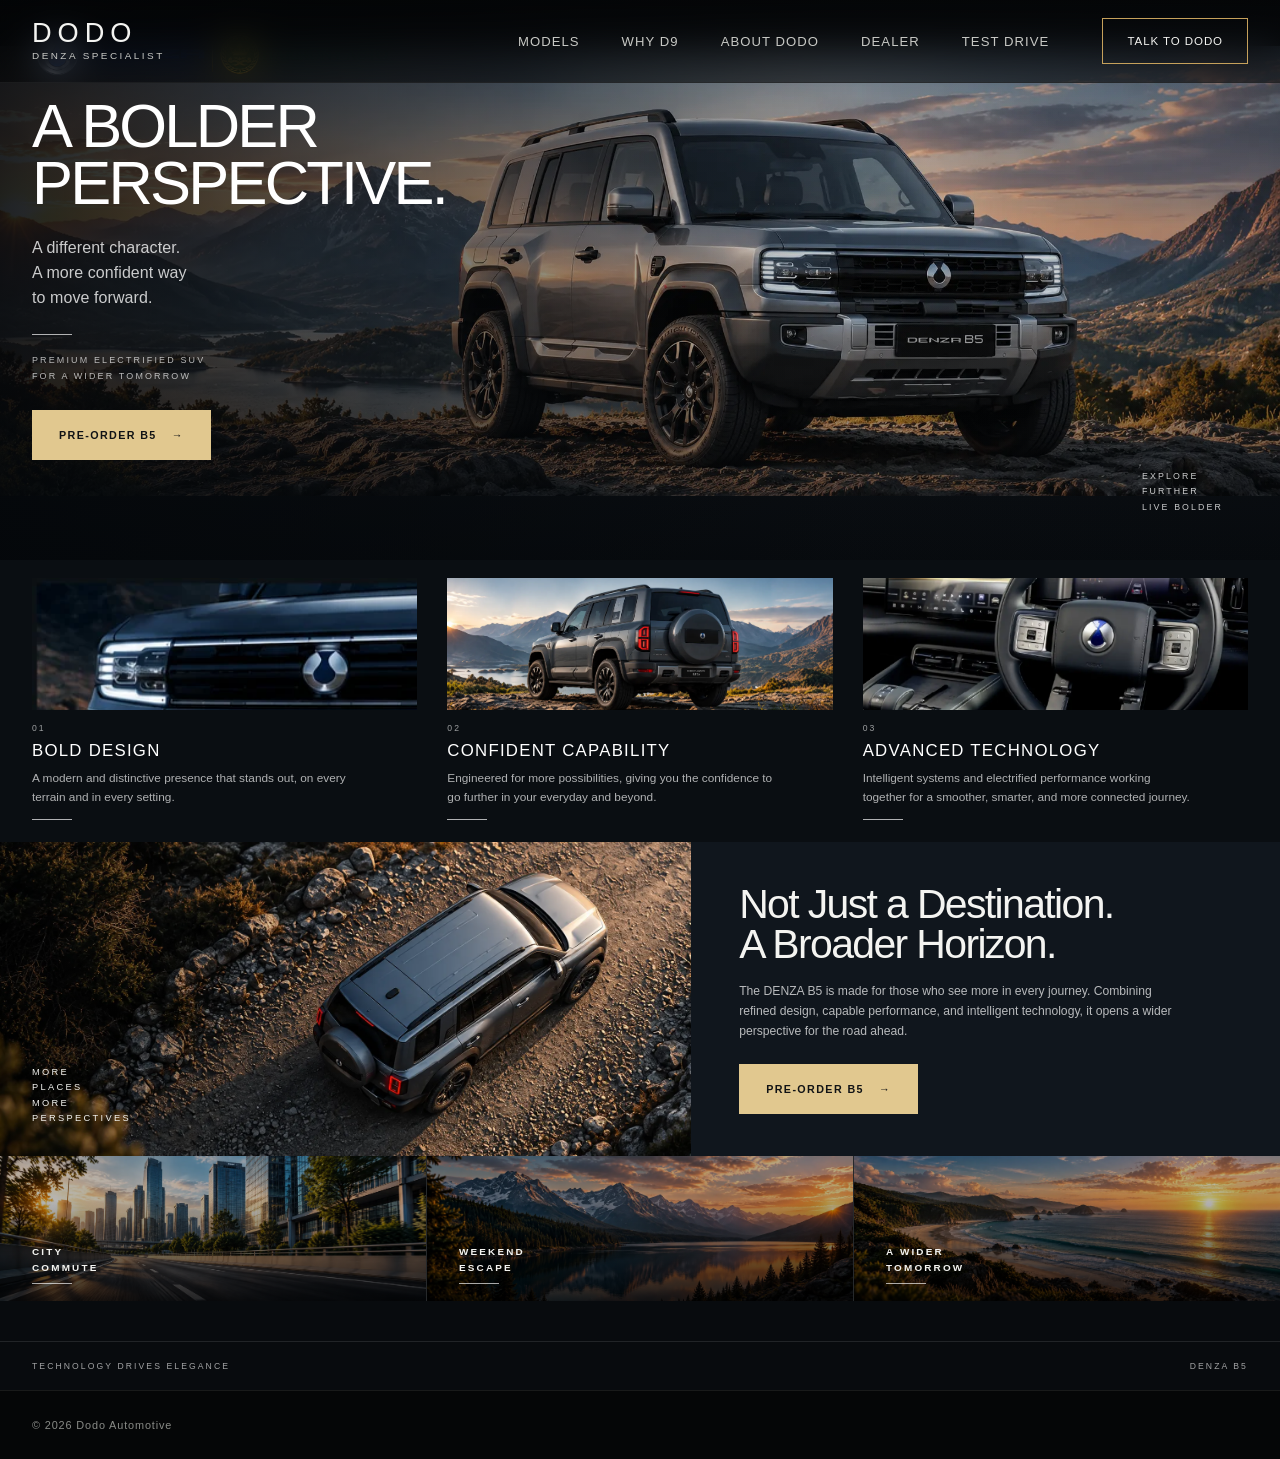
==== b5.html @ 45344311 "Refine all page v.1" ====
<!doctype html>
<html lang="en">
<head>
        <meta charset="UTF-8" />
        <meta name="viewport" content="width=1200" scale="0.8" />
        <title>Dodo — DENZA Specialist</title>
        <meta
            name="description"
            content="Discover the DENZA D9 with Dodo, your DENZA specialist at Harmony Auto Kelapa Gading."
        />
        <link rel="stylesheet" href="css/style.css" />
    </head>
<body>
<header class="site-header">
            <div class="container nav-wrapper">
                <a href="index.html" class="brand">
                    <span class="brand-name">DODO</span>
                    <span class="brand-role">DENZA SPECIALIST</span>
                </a>

                <nav class="main-nav" id="main-nav">
                    <a href="index.html#models">Models</a>
                    <a href="d9.html">Why D9</a>
                    <a href="index.html#about-dodo">About Dodo</a>
                    <a href="index.html#dealer">Dealer</a>
                    <a href="index.html#test-drive">Test Drive</a>
                    <a href="#test-drive" class="mobile-nav-cta">Book Test Drive</a>
                </nav>

                <a
                    href="https://wa.me/6288294745477?text=Hi%20Dodo%2C%20I%27d%20like%20to%20learn%20more%20about%20DENZA."
                    class="nav-cta"
                    target="_blank"
                    rel="noopener noreferrer"
                    aria-label="Chat with Dodo on WhatsApp"
                >
                    <span class="nav-cta-label">Talk to Dodo</span>
                    <svg class="nav-cta-whatsapp" viewBox="0 0 24 24" aria-hidden="true">
                        <path
                            d="M20.52 3.48A11.87 11.87 0 0 0 12.05 0C5.5 0 .17 5.33.17 11.88c0 2.09.55 4.13 1.59 5.92L.08 24l6.35-1.66a11.87 11.87 0 0 0 5.62 1.43h.01c6.55 0 11.88-5.33 11.88-11.88 0-3.17-1.23-6.15-3.42-8.41Zm-8.47 18.25h-.01a9.86 9.86 0 0 1-5.03-1.38l-.36-.21-3.77.99 1.01-3.68-.23-.38a9.86 9.86 0 0 1-1.51-5.2C2.15 6.45 6.58 2.02 12.05 2.02c2.65 0 5.14 1.03 7.01 2.9a9.85 9.85 0 0 1 2.91 7.01c0 5.47-4.43 9.8-9.92 9.8Zm5.42-7.37c-.3-.15-1.77-.87-2.04-.97-.27-.1-.47-.15-.67.15-.2.3-.77.97-.95 1.17-.17.2-.35.22-.65.07-.3-.15-1.27-.47-2.42-1.5-.89-.79-1.49-1.76-1.66-2.06-.17-.3-.02-.46.13-.61.13-.13.3-.35.45-.52.15-.17.2-.3.3-.5.1-.2.05-.37-.02-.52-.07-.15-.67-1.62-.92-2.22-.24-.58-.49-.5-.67-.51h-.57c-.2 0-.52.07-.79.37-.27.3-1.04 1.02-1.04 2.49 0 1.47 1.07 2.89 1.22 3.09.15.2 2.1 3.21 5.08 4.5.71.31 1.27.49 1.7.63.71.23 1.36.2 1.87.12.57-.08 1.77-.72 2.02-1.42.25-.7.25-1.3.17-1.42-.07-.12-.27-.2-.57-.35Z"
                        />
                    </svg>
                </a>

                <button
                    class="nav-toggle"
                    type="button"
                    aria-label="Open navigation"
                    aria-controls="main-nav"
                    aria-expanded="false"
                >
                    <span></span>
                    <span></span>
                </button>
            </div>
        </header>
<main>
<div class="homepage">
<section class="denza-b5-section" id="b5">
                    <div class="section-brand-logo section-brand-logo--rail">
                        <img
                            src="assets/images/denza/denza-harmony-logo.png"
                            alt="DENZA Harmony Auto"
                            loading="lazy"
                        />
                    </div>

                    <div class="denza-b5-hero">
                        <img
                            src="assets/images/denza/b5/b5-hero.webp"
                            alt="DENZA B5 on rugged terrain"
                            loading="lazy"
                        />
                        <div class="denza-b5-hero-overlay"></div>
                        <div class="container denza-b5-hero-inner">
                            <div class="denza-b5-hero-copy">
                                <span class="denza-b5-eyebrow">DENZA B5</span>
                                <h2>A BOLDER<br />PERSPECTIVE.</h2>
                                <p>
                                    A different character.<br />A more confident way<br />to move
                                    forward.
                                </p>
                                <div class="denza-b5-rule"></div>
                                <span class="denza-b5-note"
                                    >PREMIUM ELECTRIFIED SUV<br />FOR A WIDER TOMORROW</span
                                >
                                <div class="denza-b5-actions">
                                    <a
                                        href="https://wa.me/6288294745477?text=Hi%20Dodo%2C%20I%27m%20interested%20in%20the%20DENZA%20B5%20and%20would%20like%20to%20know%20more%20about%20the%20pre-order."
                                        class="denza-b5-button"
                                        target="_blank"
                                        rel="noopener noreferrer"
                                        >PRE-ORDER B5 <span aria-hidden="true">→</span></a
                                    >
                                </div>
                            </div>
                            <span class="denza-b5-hero-side-note"
                                >EXPLORE<br />FURTHER<br />LIVE BOLDER</span
                            >
                        </div>
                    </div>

                    <div class="denza-b5-highlights" id="b5-highlights">
                        <div class="container">
                            <div class="denza-b5-highlight-grid">
                                <article class="denza-b5-highlight">
                                    <figure>
                                        <img
                                            src="assets/images/denza/b5/b5-design.webp"
                                            alt="DENZA B5 front design detail"
                                            loading="lazy"
                                        />
                                    </figure>
                                    <span class="denza-b5-index">01</span>
                                    <h3>BOLD DESIGN</h3>
                                    <p>
                                        A modern and distinctive presence that stands out, on every
                                        terrain and in every setting.
                                    </p>
                                    <div class="denza-b5-small-rule"></div>
                                </article>
                                <article class="denza-b5-highlight">
                                    <figure>
                                        <img
                                            src="assets/images/denza/b5/b5-capability.webp"
                                            alt="DENZA B5 rear three-quarter view"
                                            loading="lazy"
                                        />
                                    </figure>
                                    <span class="denza-b5-index">02</span>
                                    <h3>CONFIDENT CAPABILITY</h3>
                                    <p>
                                        Engineered for more possibilities, giving you the confidence
                                        to go further in your everyday and beyond.
                                    </p>
                                    <div class="denza-b5-small-rule"></div>
                                </article>
                                <article class="denza-b5-highlight">
                                    <figure>
                                        <img
                                            src="assets/images/denza/b5/b5-technology.webp"
                                            alt="DENZA B5 interior technology"
                                            loading="lazy"
                                        />
                                    </figure>
                                    <span class="denza-b5-index">03</span>
                                    <h3>ADVANCED TECHNOLOGY</h3>
                                    <p>
                                        Intelligent systems and electrified performance working
                                        together for a smoother, smarter, and more connected
                                        journey.
                                    </p>
                                    <div class="denza-b5-small-rule"></div>
                                </article>
                            </div>
                        </div>
                    </div>

                    <div class="denza-b5-horizon">
                        <div class="denza-b5-horizon-image">
                            <img
                                src="assets/images/denza/b5/b5-horizon.webp"
                                alt="DENZA B5 viewed from above on rugged terrain"
                                loading="lazy"
                            />
                            <span class="denza-b5-horizon-label"
                                >MORE<br />PLACES<br />MORE<br />PERSPECTIVES</span
                            >
                        </div>
                        <div class="denza-b5-horizon-copy">
                            <span class="denza-b5-eyebrow">DENZA B5</span>
                            <h3>Not Just a Destination.<br />A Broader Horizon.</h3>
                            <p>
                                The DENZA B5 is made for those who see more in every journey.
                                Combining refined design, capable performance, and intelligent
                                technology, it opens a wider perspective for the road ahead.
                            </p>
                            <a
                                href="https://wa.me/6288294745477?text=Hi%20Dodo%2C%20I%27m%20interested%20in%20the%20DENZA%20B5%20and%20would%20like%20to%20know%20more%20about%20the%20pre-order."
                                class="denza-b5-button"
                                target="_blank"
                                rel="noopener noreferrer"
                                >PRE-ORDER B5 <span aria-hidden="true">→</span></a
                            >
                        </div>
                    </div>

                    <div class="denza-b5-destinations">
                        <div class="denza-b5-destination">
                            <img
                                src="assets/images/denza/b5/b5-city.webp"
                                alt="Road through a forest"
                                loading="lazy"
                            /><span>CITY<br />COMMUTE</span><i></i>
                        </div>
                        <div class="denza-b5-destination">
                            <img
                                src="assets/images/denza/b5/b5-weekend.webp"
                                alt="Mountain lake landscape"
                                loading="lazy"
                            /><span>WEEKEND<br />ESCAPE</span><i></i>
                        </div>
                        <div class="denza-b5-destination">
                            <img
                                src="assets/images/denza/b5/b5-tomorrow.webp"
                                alt="Mountain horizon at dusk"
                                loading="lazy"
                            /><span>A WIDER<br />TOMORROW</span><i></i>
                        </div>
                    </div>

                    <div class="model-footer-line" id="b5-interest">
                        <span>Technology drives elegance</span>
                        <span>DENZA B5</span>
                    </div>
                </section>
</div>
</main>
<footer class="site-footer">
            <div class="container">
                <p>© 2026 Dodo Automotive</p>
            </div>
        </footer>
<script src="js/main.js"></script>
</body>
</html>
---- css/style.css ----
/* =========================================================
   DODO AUTOMOTIVE
   Design System v1
========================================================= */

:root {
    /* ---------- Colors ---------- */
    --color-bg: #050607;
    --color-surface: #0d0f11;
    --color-text: #f4f4f1;
    --color-text-soft: #c8c9c5;
    --color-text-muted: #898b87;
    --color-gold: #c6a15b;
    --color-gold-soft: #e1c88f;
    --color-border: rgba(255, 255, 255, 0.14);
    --color-border-soft: rgba(255, 255, 255, 0.08);

    /* ---------- Layout ---------- */
    --container-width: 1440px;
    --page-padding: 32px;

    /* ---------- Typography ---------- */
    --font-sans: Inter, 'Helvetica Neue', Helvetica, Arial, sans-serif;

    /* ---------- Motion ---------- */
    --transition-fast: 180ms ease;
    --transition-base: 300ms ease;
}

/* =========================================================
   RESET
========================================================= */
*,
*::before,
*::after {
    box-sizing: border-box;
}

html {
    scroll-behavior: smooth;
    background: var(--color-bg);
}

body {
    margin: 0;
    background: var(--color-bg);
    color: var(--color-text);
    font-family: var(--font-sans);
    -webkit-font-smoothing: antialiased;
    text-rendering: optimizeLegibility;
    overflow-x: clip;
}

img {
    display: block;
    max-width: 100%;
}

a {
    color: inherit;
    text-decoration: none;
}

button {
    font: inherit;
}

button,
a {
    -webkit-tap-highlight-color: transparent;
}

/* =========================================================
   GLOBAL
========================================================= */
.container {
    width: min(calc(100% - (var(--page-padding) * 2)), var(--container-width));
    margin-inline: auto;
}

/* =========================================================
   HEADER
========================================================= */
.site-header {
    position: fixed;
    inset: 0 0 auto;
    z-index: 1000;
    border-bottom: 1px solid var(--color-border-soft);
    background: linear-gradient(to bottom, rgba(3, 4, 5, 0.82), rgba(3, 4, 5, 0.58));
    backdrop-filter: blur(18px);
    -webkit-backdrop-filter: blur(18px);
}

.nav-wrapper {
    min-height: 82px;
    display: flex;
    align-items: center;
    justify-content: space-between;
    gap: 32px;
}

/* ---------- Brand ---------- */
.brand {
    flex-shrink: 0;
    display: flex;
    flex-direction: column;
    gap: 2px;
}

.brand-name {
    font-size: 1.7rem;
    font-weight: 500;
    letter-spacing: 0.22em;
    line-height: 1;
}

.brand-role {
    color: var(--color-text-soft);
    font-size: 0.62rem;
    font-weight: 500;
    letter-spacing: 0.25em;
    line-height: 1.4;
}

/* ---------- Navigation ---------- */
.main-nav {
    display: flex;
    align-items: center;
    gap: 42px;
    transform: translateX(150px);
}

.main-nav a {
    position: relative;
    color: var(--color-text-soft);
    font-size: 0.82rem;
    font-weight: 500;
    letter-spacing: 0.08em;
    text-transform: uppercase;
    transition: color var(--transition-fast);
}

.main-nav a:hover {
    color: var(--color-text);
}

.main-nav a::after {
    content: '';
    position: absolute;
    left: 0;
    bottom: -9px;
    width: 100%;
    height: 1px;
    background: var(--color-gold);
    transform: scaleX(0);
    transform-origin: right;
    transition: transform var(--transition-base);
}

.main-nav a:hover::after {
    transform: scaleX(1);
    transform-origin: left;
}

/* ---------- Models Dropdown Interaction ---------- */

.nav-models {
    position: relative;
}

.nav-models-menu {
    position: absolute;
    top: calc(100% + 8px);
    left: 50%;
    width: 190px;
    padding: 12px 0;
    background: rgba(8, 9, 10, 0.98);
    border: 1px solid var(--color-border-soft);
    box-shadow: 0 18px 45px rgba(0, 0, 0, 0.28);
    transform: translate(-50%, -8px);
    opacity: 0;
    visibility: hidden;
    pointer-events: none;
    transition:
        opacity var(--transition-fast),
        transform var(--transition-fast),
        visibility var(--transition-fast);
}

/* Transparent hover bridge between Models and dropdown */
.nav-models::after {
    content: '';
    position: absolute;
    top: 100%;
    left: -12px;
    right: -12px;
    height: 8px;
}

.nav-models:hover .nav-models-menu,
.nav-models:focus-within .nav-models-menu,
.nav-models.is-open .nav-models-menu {
    opacity: 1;
    visibility: visible;
    pointer-events: auto;
    transform: translate(-50%, 0);
}

.nav-models-menu a {
    display: block;
    padding: 10px 18px;
    color: var(--color-text-soft);
    font-size: 0.78rem;
    letter-spacing: 0.08em;
    text-transform: uppercase;
    white-space: nowrap;
}

.nav-models-menu a:hover {
    color: var(--color-text);
    background: rgba(255, 255, 255, 0.035);
}

.nav-models-menu a::after {
    display: none;
}

/* =========================================================
   MODELS DROPDOWN
========================================================= */

.nav-models {
    position: relative;
}

.nav-models-toggle {
    display: inline-flex;
    align-items: center;
    gap: 7px;
    position: relative;
    padding: 0;
    border: 0;
    background: transparent;
    color: var(--color-text-soft);
    font: inherit;
    font-size: 0.82rem;
    font-weight: 500;
    letter-spacing: 0.08em;
    text-transform: uppercase;
    cursor: pointer;
    transition: color var(--transition-fast);
}

.nav-models-toggle:hover,
.nav-models.is-open .nav-models-toggle {
    color: var(--color-text);
}

.nav-models-toggle::after {
    content: '';
    position: absolute;
    left: 0;
    bottom: -9px;
    width: calc(100% - 18px);
    height: 1px;
    background: var(--color-gold);
    transform: scaleX(0);
    transform-origin: right;
    transition: transform var(--transition-base);
}

.nav-models-toggle:hover::after,
.nav-models.is-open .nav-models-toggle::after {
    transform: scaleX(1);
    transform-origin: left;
}

.nav-models-chevron {
    font-size: 0.78rem;
    line-height: 1;
    transform: translateY(-1px);
    transition: transform var(--transition-fast);
}

.nav-models.is-open .nav-models-chevron {
    transform: rotate(180deg) translateY(1px);
}

.nav-models-menu {
    position: absolute;
    top: calc(100% + 22px);
    left: 50%;
    width: 190px;
    padding: 12px 0;
    background: rgba(8, 9, 10, 0.98);
    border: 1px solid var(--color-border-soft);
    box-shadow: 0 18px 45px rgba(0, 0, 0, 0.28);
    transform: translate(-50%, -8px);
    opacity: 0;
    visibility: hidden;
    pointer-events: none;
    transition:
        opacity var(--transition-fast),
        transform var(--transition-fast),
        visibility var(--transition-fast);
}

.nav-models:hover .nav-models-menu,
.nav-models:focus-within .nav-models-menu,
.nav-models.is-open .nav-models-menu {
    opacity: 1;
    visibility: visible;
    pointer-events: auto;
    transform: translate(-50%, 0);
}

.nav-models-menu a {
    display: block;
    padding: 13px 20px;
    color: var(--color-text-soft);
    font-size: 0.68rem;
    letter-spacing: 0.12em;
    text-transform: uppercase;
}

.nav-models-menu a::after {
    display: none;
}

.nav-models-menu a:hover {
    color: var(--color-text);
    background: rgba(255, 255, 255, 0.04);
}

/* ---------- Header CTA ---------- */
.nav-cta {
    display: inline-flex;
    align-items: center;
    justify-content: center;
    min-height: 46px;
    padding-inline: 24px;
    border: 1px solid var(--color-gold);
    color: var(--color-text);
    font-size: 0.72rem;
    font-weight: 500;
    letter-spacing: 0.08em;
    text-transform: uppercase;
    transition:
        background var(--transition-fast),
        color var(--transition-fast);
}

.nav-cta:hover {
    background: var(--color-gold);
    color: #080808;
}

.nav-toggle,
.mobile-nav-cta {
    display: none;
}

.nav-cta-whatsapp {
    display: none;
}

/* =========================================================
   PAGE 1 — HOMEPAGE HERO
========================================================= */
.hero {
    position: relative;
    overflow: hidden;
    background: #050607;
    color: var(--color-text);
}

.hero-stage {
    position: relative;
    min-height: min(780px, calc(100svh - 82px));
    overflow: hidden;
    background: #050607;
}

/* =========================================================
   HOMEPAGE HERO — DESKTOP
   Scoped to Homepage only.
========================================================= */

@media (min-width: 901px) {
    .homepage .hero-stage {
        min-height: 590px;
        height: 590px;
    }

    .homepage .hero-content {
        min-height: 590px;
        height: 590px;
        padding-top: 56px;
        padding-bottom: 24px;
        align-items: flex-end;
        box-sizing: border-box;
    }

    .homepage .hero-copy {
        position: relative;
        width: min(600px, 55%);
    }

    .homepage .hero-brand {
        position: absolute;
        top: -115px;
        left: 0;
        width: min(300px, 64%);
        margin: 0;
        transform: none;
    }

    .homepage .hero-eyebrow {
        margin-bottom: 12px;
        font-size: 0.64rem;
    }

    .homepage .hero h1 {
        max-width: 580px;
        font-size: clamp(3rem, 4.4vw, 5rem);
        line-height: 0.9;
    }

    .homepage .hero-description {
        max-width: 470px;
        margin-top: 12px;
        font-size: 0.88rem;
        line-height: 1.55;
    }

    .homepage .hero-actions {
        margin-top: 24px;
    }

    .homepage .hero-microcopy {
        margin-top: 12px;
    }

    .homepage .hero-eyebrow,
    .homepage .hero h1,
    .homepage .hero-description {
        transition:
            opacity 400ms ease,
            visibility 400ms ease;
    }

    .homepage.is-hero-video-playing .hero-eyebrow,
    .homepage.is-hero-video-playing .hero h1,
    .homepage.is-hero-video-playing .hero-description {
        opacity: 0;
        visibility: visible;
        pointer-events: none;
    }
}

/* =========================================================
   HOMEPAGE HERO MEDIA
========================================================= */

.homepage .hero-slides,
.homepage .hero-slide,
.homepage .hero-slide-image,
.homepage .hero-slide-video,
.homepage .hero-overlay {
    position: absolute;
    inset: 0;
}

.hero-slides {
    z-index: 0;
}

.hero-slide {
    opacity: 0;
    visibility: hidden;
    transition:
        opacity 600ms ease,
        visibility 600ms ease;
}

.hero-slide.is-active {
    opacity: 1;
    visibility: visible;
}

.hero-slide-image,
.hero-slide-video {
    width: 100%;
    height: 100%;
    object-fit: cover;
    object-position: center center;
    filter: brightness(0.98) contrast(1.04);
}

.hero-slide-image {
    opacity: 1;
    transition: opacity 500ms ease;
}

.hero-slide-video {
    opacity: 0;
    pointer-events: none;
    transition: opacity 500ms ease;
}

.hero-slide.is-video-playing .hero-slide-image {
    opacity: 0;
}

.hero-slide.is-video-playing .hero-slide-video {
    opacity: 1;
}

.hero-slides {
    z-index: 0;
}

.hero-slide {
    opacity: 0;
    visibility: hidden;
    transition:
        opacity 600ms ease,
        visibility 600ms ease;
}

.hero-slide.is-active {
    opacity: 1;
    visibility: visible;
}

.hero-slide-image {
    width: 100%;
    height: 100%;
    object-fit: cover;
    object-position: center center;
    filter: brightness(0.98) contrast(1.04);
}

/* =====================================================
   HOMEPAGE HERO — DESKTOP FRAMING
===================================================== */

@media (min-width: 901px) {
    .homepage .hero-slide[data-model='d9'] .hero-slide-image {
        transform: scale(1);
        transform-origin: right center;
    }
}

@media (min-width: 901px) {
    .homepage .hero-slide[data-model='b5'] .hero-slide-image {
        transform: scale(1);
        transform-origin: center center;
    }
}

.homepage .hero-slide[data-model='z9'] .hero-slide-image {
    object-fit: cover;
    object-position: center center;
    transform: none;
    transform-origin: center center;
}

/* =====================================================
   HOMEPAGE HERO — DESKTOP MODEL FRAMING
   Each hero image can be tuned independently.
   Scoped to Homepage only.
===================================================== */

@media (min-width: 901px) {
    .homepage .hero-slide[data-model='d9'] .hero-slide-image {
        object-position: center center;
    }

    .homepage .hero-slide[data-model='b5'] .hero-slide-image {
        object-position: center center;
    }

    .homepage .hero-slide[data-model='z9'] .hero-slide-image {
        object-position: center center;
    }

    .homepage .hero-slide[data-model='d9'] .hero-slide-video {
        object-position: center center;
    }

    .homepage .hero-slide[data-model='b5'] .hero-slide-video {
        object-position: center center;
    }

    .homepage .hero-slide[data-model='z9'] .hero-slide-video {
        object-position: center center;
    }
}

.hero-overlay {
    z-index: 1;
    background: none;
    pointer-events: none;
}

.homepage .hero-copy {
    position: relative;
    z-index: 3;
}

.homepage .hero-copy::before {
    content: '';
    position: absolute;
    inset: -80px -80px -80px -140px;
    background: radial-gradient(
        ellipse at left center,
        rgba(3, 4, 5, 0.72) 0%,
        rgba(3, 4, 5, 0.42) 34%,
        rgba(3, 4, 5, 0) 68%
    );
    z-index: -1;
    pointer-events: none;
}

.hero-content {
    position: relative;
    z-index: 2;
    min-height: min(780px, calc(100svh - 82px));
    display: flex;
    align-items: flex-end;
    justify-content: space-between;
    gap: 48px;
    padding-top: 130px;
    padding-bottom: 64px;
}

@media (min-width: 901px) {
    .homepage .hero-stage {
        min-height: 590px;
        height: 590px;
    }

    .homepage .hero-content {
        min-height: 590px;
        height: 590px;
        box-sizing: border-box;
    }
}

.hero-copy {
    width: min(640px, 55%);
}

.hero-brand {
    width: min(420px, 72%);
    margin-bottom: 34px;
}

.hero-brand img {
    display: block;
    width: 100%;
    height: auto;
}

.hero-eyebrow {
    display: inline-flex;
    align-items: center;
    gap: 12px;
    margin-bottom: 18px;
    color: var(--color-gold-soft);
    font-size: 0.72rem;
    font-weight: 500;
    letter-spacing: 0.24em;
    text-transform: uppercase;
}

.hero-eyebrow::before {
    content: '';
    width: 28px;
    height: 1px;
    background: var(--color-gold);
}

.hero h1 {
    max-width: 700px;
    margin: 0;
    font-family: 'Times New Roman', Georgia, serif;
    font-size: clamp(4.2rem, 6.6vw, 7.4rem);
    font-weight: 400;
    line-height: 0.88;
    letter-spacing: -0.045em;
}

.hero-description {
    max-width: 510px;
    margin: 18px 0 0;
    color: rgba(255, 255, 255, 0.76);
    font-size: 0.98rem;
    line-height: 1.7;
}

.hero-actions {
    display: flex;
    flex-wrap: wrap;
    gap: 12px;
    margin-top: 28px;
}

.hero-actions .button {
    min-height: 56px;
}

.hero-talk-button {
    gap: 12px;
    min-width: 220px;
}

.hero-whatsapp-icon {
    width: 20px;
    height: 20px;
    fill: currentColor;
    flex: 0 0 20px;
}

.hero-explore-button {
    min-width: 225px;
}

.hero-microcopy {
    margin: 16px 0 0;
    color: rgba(255, 255, 255, 0.62);
    font-size: 0.61rem;
    font-weight: 500;
    letter-spacing: 0.19em;
    text-transform: uppercase;
}

.hero-microcopy span {
    margin-inline: 7px;
    color: rgba(255, 255, 255, 0.34);
}

.homepage .hero-model-control {
    position: absolute;
    top: 150px;
    right: 0;
    width: 190px;
    margin: 0;
}

.hero-model-meta {
    display: flex;
    align-items: baseline;
    gap: 5px;
    color: rgba(255, 255, 255, 0.72);
    font-size: 0.72rem;
    letter-spacing: 0.12em;
}

.hero-model-number {
    color: var(--color-text);
    font-size: 1.05rem;
}

.hero-model-name {
    display: block;
    margin-top: 8px;
    font-family: 'Times New Roman', Georgia, serif;
    font-size: 1.45rem;
    font-weight: 400;
}

.hero-model-positioning {
    display: block;
    margin-top: 5px;
    color: rgba(255, 255, 255, 0.72);
    font-size: 0.78rem;
}

.hero-arrow-controls {
    display: flex;
    gap: 14px;
    margin-top: 22px;
}

.hero-arrow,
.hero-dot {
    appearance: none;
    border: 0;
    cursor: pointer;
}

.hero-arrow {
    width: 50px;
    height: 50px;
    display: grid;
    place-items: center;
    border: 1px solid rgba(255, 255, 255, 0.32);
    border-radius: 50%;
    background: rgba(3, 4, 5, 0.24);
    color: var(--color-text);
    font-size: 1.25rem;
    backdrop-filter: blur(6px);
    transition:
        background var(--transition-fast),
        border-color var(--transition-fast),
        transform var(--transition-fast);
}

.hero-arrow:hover {
    border-color: var(--color-gold);
    background: rgba(198, 161, 91, 0.14);
    transform: translateY(-2px);
}

.hero-pagination {
    display: flex;
    align-items: center;
    gap: 10px;
    margin-top: 28px;
}

.hero-dot {
    width: 7px;
    height: 7px;
    padding: 0;
    border-radius: 50%;
    background: rgba(255, 255, 255, 0.32);
}

.hero-dot.is-active {
    background: var(--color-gold);
    transform: scale(1.35);
}

.hero-feature-strip {
    position: relative;
    z-index: 3;
    display: grid;
    grid-template-columns: repeat(4, minmax(0, 1fr));
    border-top: 1px solid rgba(255, 255, 255, 0.12);
    border-bottom: 1px solid rgba(255, 255, 255, 0.1);
    background: rgba(5, 6, 7, 0.92);
}

.hero-feature {
    min-height: 112px;
    display: flex;
    align-items: center;
    gap: 22px;
    padding: 22px 32px;
    color: var(--color-text);
}

.hero-feature + .hero-feature {
    border-left: 1px solid rgba(255, 255, 255, 0.14);
}

.hero-feature-icon {
    width: 32px;
    flex: 0 0 32px;
    color: var(--color-gold-soft);
    font-size: 2rem;
    line-height: 1;
    text-align: center;
}

.hero-feature-copy {
    min-width: 0;
}

.hero-feature-copy strong,
.hero-feature-copy small {
    display: block;
}

.hero-feature-copy strong {
    font-family: 'Times New Roman', Georgia, serif;
    font-size: 1.02rem;
    font-weight: 400;
    line-height: 1.2;
}

.hero-feature-copy small {
    margin-top: 8px;
    color: rgba(255, 255, 255, 0.55);
    font-size: 0.58rem;
    letter-spacing: 0.16em;
    line-height: 1.5;
}

.hero-model-selector {
    display: grid;
    grid-template-columns: repeat(3, minmax(0, 1fr));
    gap: 18px;
    padding-top: 20px;
    padding-bottom: 20px;
}

.hero-model-card {
    position: relative;
    min-height: 158px;
    overflow: hidden;
    padding: 0;
    border: 1px solid rgba(255, 255, 255, 0.16);
    background: #090b0d;
    color: var(--color-text);
    text-align: left;
    cursor: pointer;
}

.hero-model-card::after {
    content: '';
    position: absolute;
    inset: 0;
    background: linear-gradient(
        90deg,
        rgba(3, 4, 5, 0.84) 0%,
        rgba(3, 4, 5, 0.28) 62%,
        rgba(3, 4, 5, 0.04) 100%
    );
    pointer-events: none;
}

.hero-model-card img {
    position: absolute;
    inset: 0;
    width: 100%;
    height: 100%;
    object-fit: cover;
    transition: transform 500ms ease;
}

.homepage .hero-model-card--d9 img {
    object-fit: cover;
    object-position: center center;
}

.homepage .hero-model-card--b5 img {
    object-fit: cover;
    object-position: center center;
}

.homepage .hero-model-card--z9 img {
    object-fit: cover;
    object-position: center center;
}

.hero-model-card:hover img,
.hero-model-card.is-active img {
    transform: scale(1.035);
}

.hero-model-card.is-active {
    border-color: var(--color-gold);
}

.hero-model-card-copy {
    position: absolute;
    left: 24px;
    bottom: 24px;
    z-index: 2;
}

.hero-model-card-copy strong,
.hero-model-card-copy small {
    display: block;
}

.hero-model-card-copy strong {
    font-family: 'Times New Roman', Georgia, serif;
    font-size: 1.22rem;
    font-weight: 400;
}

.hero-model-card-copy small {
    margin-top: 5px;
    color: rgba(255, 255, 255, 0.72);
    font-size: 0.62rem;
    letter-spacing: 0.1em;
    text-transform: uppercase;
}

.hero-model-card-arrow {
    position: absolute;
    right: 20px;
    bottom: 20px;
    z-index: 2;
    width: 34px;
    height: 34px;
    display: grid;
    place-items: center;
    border: 1px solid rgba(255, 255, 255, 0.36);
    border-radius: 50%;
}

.hero-scroll-indicator {
    position: relative;
    top: auto;
    margin: 4px auto 28px;
}

@media (max-width: 1100px) {
    .hero-content {
        gap: 24px;
    }

    .hero-copy {
        width: min(620px, 64%);
    }

    .homepage .hero-model-control {
        width: 170px;
    }

    .hero-feature {
        padding-inline: 22px;
        gap: 14px;
    }
}

@media (max-width: 900px) {
    .nav-models {
        width: 100%;
    }

    .nav-models-toggle {
        width: 100%;
        justify-content: space-between;
        padding-block: 14px;
        font-size: 0.95rem;
    }

    .nav-models-toggle::after {
        display: none;
    }

    .nav-models-menu {
        position: static;
        width: 100%;
        padding: 0;
        background: transparent;
        border: 0;
        box-shadow: none;
        transform: none;
        opacity: 0;
        visibility: hidden;
        max-height: 0;
        overflow: hidden;
        pointer-events: none;
        transition:
            opacity var(--transition-fast),
            max-height var(--transition-base),
            visibility var(--transition-fast);
    }

    .nav-models:hover .nav-models-menu,
    .nav-models:focus-within .nav-models-menu {
        transform: none;
    }

    .nav-models.is-open .nav-models-menu {
        opacity: 1;
        visibility: visible;
        max-height: 220px;
        pointer-events: auto;
    }

    .nav-models-menu a {
        padding: 10px 16px;
        color: var(--color-text-muted);
        font-size: 0.78rem;
        letter-spacing: 0.1em;
    }

    .hero-stage {
        min-height: 760px;
    }

    .hero-content {
        min-height: 760px;
        align-items: flex-end;
        padding-top: 120px;
        padding-bottom: 54px;
    }

    .hero-copy {
        width: min(620px, 72%);
    }

    .homepage .hero-model-control {
        width: 150px;
    }

    .hero-feature-strip {
        grid-template-columns: repeat(2, minmax(0, 1fr));
    }

    .hero-feature:nth-child(3) {
        border-left: 0;
        border-top: 1px solid rgba(255, 255, 255, 0.14);
    }

    .hero-feature:nth-child(4) {
        border-top: 1px solid rgba(255, 255, 255, 0.14);
    }
}

/* =========================================================
   HOMEPAGE HERO — MOBILE
   Preserves the approved mobile composition.
========================================================= */

@media (max-width: 600px) {
    .homepage .hero-stage {
        min-height: 1350px;
        height: 1350px;
    }

    .homepage .hero-content {
        position: relative;
        min-height: 1350px;
        height: 1350px;
        display: block;
        padding: 104px 0 0;
    }

    .homepage .hero-copy {
        position: relative;
        width: 100%;
    }

    .homepage .hero-brand {
        position: relative;
        top: auto;
        left: auto;
        width: min(300px, 82%);
        margin: 0 0 24px;
        transform: none;
    }

    .homepage .hero-eyebrow {
        margin-bottom: 14px;
        font-size: 0.6rem;
        letter-spacing: 0.2em;
    }

    .homepage .hero h1 {
        max-width: 360px;
        font-size: clamp(3.25rem, 14vw, 4.8rem);
        line-height: 0.9;
    }

    .homepage .hero-description {
        max-width: 340px;
        margin-top: 12px;
        font-size: 0.82rem;
        line-height: 1.62;
    }

    .homepage .hero-actions {
        display: grid;
        grid-template-columns: 1fr;
        gap: 8px;
        margin-top: 20px;
    }

    .homepage .hero-actions .button {
        width: min(520px, 72%);
        min-height: 52px;
    }

    .homepage .hero-talk-button,
    .homepage .hero-explore-button {
        min-width: 0;
    }

    .homepage .hero-microcopy {
        margin-top: 11px;
        font-size: 0.52rem;
        letter-spacing: 0.11em;
        white-space: nowrap;
    }

    .homepage .hero-model-control {
        position: absolute;
        top: 430px;
        right: 20px;
        width: 126px;
        margin: 0;
        z-index: 3;
    }

    .homepage .hero-model-name {
        font-size: 1.22rem;
    }

    .homepage .hero-model-positioning {
        font-size: 0.68rem;
        line-height: 1.4;
    }

    .homepage .hero-arrow-controls {
        gap: 8px;
        margin-top: 14px;
    }

    .homepage .hero-arrow {
        width: 42px;
        height: 42px;
    }

    .homepage .hero-slide-image {
        width: 100%;
        height: 125%;
        top: 9%;
        object-position: 58% center;
    }

    .homepage .hero-pagination {
        position: absolute;
        left: 0;
        right: 0;
        bottom: 22px;
        justify-content: center;
        margin-top: 0;
        z-index: 3;
    }

    .homepage .hero-feature-strip {
        display: grid;
        grid-template-columns: repeat(4, minmax(0, 1fr));
    }

    .homepage .hero-feature {
        min-height: 150px;
        display: flex;
        flex-direction: column;
        align-items: center;
        justify-content: center;
        gap: 12px;
        padding: 18px 8px;
        text-align: center;
    }

    .homepage .hero-feature + .hero-feature {
        border-left: 1px solid rgba(255, 255, 255, 0.12);
        border-top: 0;
    }

    .homepage .hero-feature-icon {
        width: 28px;
        flex: 0 0 28px;
        font-size: 1.65rem;
    }

    .homepage .hero-feature-copy strong {
        font-size: 0.95rem;
        line-height: 1.15;
    }

    .homepage .hero-feature-copy small {
        margin-top: 7px;
        font-size: 0.48rem;
        line-height: 1.45;
        letter-spacing: 0.1em;
    }

    .homepage .hero-model-selector {
        grid-template-columns: repeat(3, minmax(0, 1fr));
        gap: 7px;
        padding-top: 14px;
        padding-bottom: 14px;
    }

    .homepage .hero-model-card {
        min-height: 126px;
    }

    .homepage .hero-model-card-copy {
        left: 10px;
        right: 8px;
        bottom: 10px;
    }

    .homepage .hero-model-card-copy strong {
        font-size: 0.88rem;
    }

    .homepage .hero-model-card-copy small {
        max-width: 88px;
        font-size: 0.42rem;
        line-height: 1.4;
        letter-spacing: 0.07em;
    }

    .homepage .hero-model-card-arrow {
        display: none;
    }

    .homepage .hero-scroll-indicator {
        margin: 4px auto 22px;
        font-size: 0.5rem;
    }
}

@media (max-width: 380px) {
    .hero-stage,
    .hero-content {
        min-height: 735px;
    }

    .hero-content {
        padding-inline: 20px;
    }

    .hero-model-control {
        top: 300px;
        right: 20px;
    }

    .hero h1 {
        font-size: clamp(3rem, 13.5vw, 4.1rem);
    }

    .hero-microcopy {
        font-size: 0.47rem;
        letter-spacing: 0.08em;
    }

    .hero-model-card {
        min-height: 118px;
    }
}

/* =========================================================
   BUTTONS
========================================================= */
.button {
    display: inline-flex;
    align-items: center;
    justify-content: center;
    min-height: 54px;
    padding-inline: 24px;
    border: 1px solid var(--color-border);
    font-size: 0.78rem;
    font-weight: 500;
    letter-spacing: 0.08em;
    text-transform: uppercase;
    transition:
        background var(--transition-fast),
        color var(--transition-fast),
        border-color var(--transition-fast),
        transform var(--transition-fast);
}

.button:hover {
    transform: translateY(-2px);
}

.button-primary {
    background: var(--color-gold);
    border-color: var(--color-gold);
    color: #080808;
}

.button-primary:hover {
    background: #d5b36c;
    border-color: #d5b36c;
}

.button-secondary {
    gap: 12px;
    background: rgba(8, 9, 10, 0.12);
    border-color: rgba(255, 255, 255, 0.45);
    color: var(--color-text);
    backdrop-filter: blur(8px);
}

.button-secondary:hover {
    background: rgba(255, 255, 255, 0.08);
    border-color: var(--color-text);
}

/* =========================================================
   SCROLL INDICATOR
========================================================= */
.scroll-indicator {
    position: relative;
    top: -8px;
    align-self: center;
    display: flex;
    flex-direction: column;
    align-items: center;
    gap: 10px;
    margin-top: 20px;
    color: rgba(255, 255, 255, 0.68);
    font-size: 0.64rem;
    letter-spacing: 0.24em;
}

.scroll-icon {
    width: 34px;
    height: 28px;
    position: relative;
    border: 0;
    border-radius: 0;
}

.scroll-icon::before {
    content: '';
    position: absolute;
    top: 2px;
    left: 50%;
    width: 14px;
    height: 14px;
    border-right: 2px solid rgba(255, 255, 255, 0.82);
    border-bottom: 2px solid rgba(255, 255, 255, 0.82);
    transform: translateX(-50%) rotate(45deg);
}

/* =========================================================
   TEMPORARY SECTIONS
========================================================= */
main > section:not(.hero) {
    min-height: 1px;
}

/* =========================================================
   FOOTER
========================================================= */
.site-footer {
    padding-block: 28px;
    background: var(--color-bg);
    border-top: 1px solid var(--color-border-soft);
}

.site-footer p {
    margin: 0;
    color: var(--color-text-muted);
    font-size: 0.68rem;
    letter-spacing: 0.08em;
}

/* =========================================================
   FOCUS STATES
========================================================= */
a:focus-visible,
button:focus-visible {
    outline: 2px solid var(--color-gold);
    outline-offset: 4px;
}

/* =========================================================
   TABLET
========================================================= */
@media (max-width: 900px) {
    :root {
        --page-padding: 24px;
    }

    .site-header {
        height: 72px;
    }

    .nav-wrapper {
        min-height: 72px;
    }

    .main-nav {
        position: fixed;
        top: 72px;
        left: 0;
        right: 0;
        display: flex;
        flex-direction: column;
        align-items: stretch;
        gap: 0;
        padding: 20px 24px 28px;
        background: rgba(5, 6, 7, 0.97);
        border-top: 1px solid var(--color-border-soft);
        transform: translateY(-120%);
        opacity: 0;
        visibility: hidden;
        transition:
            transform 250ms ease,
            opacity 250ms ease,
            visibility 250ms ease;
    }

    .main-nav a {
        display: block;
        padding-block: 14px;
        font-size: 0.95rem;
    }

    .mobile-nav-cta {
        display: block;
        margin-top: 12px;
        padding-top: 18px !important;
        border-top: 1px solid var(--color-border-soft);
        color: var(--color-gold-soft) !important;
    }

    .main-nav.is-open {
        transform: translateY(0);
        opacity: 1;
        visibility: visible;
    }

    .nav-toggle {
        display: flex;
        width: 42px;
        height: 42px;
        align-items: flex-end;
        justify-content: center;
        flex-direction: column;
        gap: 6px;
        padding: 0;
        border: 0;
        background: transparent;
        cursor: pointer;
    }

    .nav-toggle span {
        display: block;
        width: 22px;
        height: 1px;
        background: currentColor;
        transition:
            transform var(--transition-fast),
            opacity var(--transition-fast);
    }

    .nav-toggle.is-open span:first-child {
        transform: translateY(3.5px) rotate(45deg);
    }

    .nav-toggle.is-open span:last-child {
        transform: translateY(-3.5px) rotate(-45deg);
    }

    body.nav-open {
        overflow: hidden;
    }
}

/* =========================================================
   MOBILE — DESKTOP HERO SCALED
========================================================= */
@media (max-width: 600px) {
    .about-dodo-visual {
        min-height: 620px;
    }

    .about-dodo-visual > img {
        object-position: 68% center;
    }

    .about-dodo-overlay {
        background:
            linear-gradient(
                90deg,
                rgba(4, 6, 8, 0.94) 0%,
                rgba(4, 6, 8, 0.72) 58%,
                rgba(4, 6, 8, 0.28) 100%
            ),
            linear-gradient(
                180deg,
                rgba(4, 6, 8, 0.18) 0%,
                rgba(4, 6, 8, 0.18) 54%,
                rgba(4, 6, 8, 0.72) 100%
            );
    }

    .about-dodo-inner {
        min-height: 620px;
        align-items: flex-end;
    }

    .about-dodo-copy {
        width: 100%;
        padding: 56px 0 48px;
    }

    .about-dodo-eyebrow {
        margin-bottom: 20px;
    }

    .about-dodo-copy h2 {
        max-width: 520px;
        font-size: clamp(2.8rem, 11vw, 4.4rem);
    }

    .about-dodo-copy > p {
        max-width: 470px;
        margin-top: 22px;
        font-size: 0.76rem;
        line-height: 1.65;
    }

    .about-dodo-meta {
        gap: 20px;
        margin-top: 26px;
    }

    .about-dodo-meta > span {
        padding-right: 20px;
        font-size: 0.54rem;
    }

    .about-dodo-button {
        margin-top: 28px;
    }

    :root {
        --page-padding: 20px;
    }

    .nav-wrapper {
        min-height: 64px;
    }

    .nav-cta {
        width: 40px;
        height: 40px;
        padding: 0;
        display: grid;
        place-items: center;
        border: 0;
        background: transparent;
        color: var(--color-gold);
        flex: 0 0 40px;
        margin-left: auto;
    }

    .nav-cta-label {
        display: none;
    }

    .nav-cta-whatsapp {
        width: 25px;
        height: 25px;
        display: block;
        fill: currentColor;
    }

    .nav-toggle span {
        background: rgba(255, 255, 255, 0.72);
    }
}

/* =========================================================
   WHY D9
========================================================= */
.why-d9-section {
    padding: 140px 0 160px;
    background: #08090a;
    color: #ffffff;
}

.why-d9-intro {
    max-width: 760px;
    margin-bottom: 100px;
}

.section-eyebrow {
    display: inline-block;
    margin-bottom: 28px;
    color: rgba(255, 255, 255, 0.5);
    font-size: 0.72rem;
    font-weight: 500;
    letter-spacing: 0.18em;
    text-transform: uppercase;
}

.why-d9-intro h2 {
    max-width: 720px;
    margin: 0;
    font-family: 'Times New Roman', Georgia, serif;
    font-size: clamp(3.6rem, 6vw, 6.5rem);
    font-weight: 400;
    line-height: 0.92;
    letter-spacing: -0.045em;
}

.why-d9-intro h2 span {
    display: block;
    color: rgba(255, 255, 255, 0.58);
}

.why-d9-intro p {
    max-width: 560px;
    margin: 36px 0 0;
    color: rgba(255, 255, 255, 0.62);
    font-size: 1rem;
    line-height: 1.8;
}

.why-d9-list {
    border-top: 1px solid rgba(255, 255, 255, 0.12);
}

.why-d9-item {
    display: grid;
    grid-template-columns: 80px minmax(0, 1fr);
    gap: 48px;
    padding: 42px 0;
    border-bottom: 1px solid rgba(255, 255, 255, 0.12);
}

.why-d9-number {
    padding-top: 5px;
    color: rgba(255, 255, 255, 0.38);
    font-size: 0.72rem;
    letter-spacing: 0.12em;
}

.why-d9-content {
    display: grid;
    grid-template-columns: minmax(280px, 0.8fr) minmax(320px, 1fr);
    gap: 80px;
    align-items: start;
}

.why-d9-content h3 {
    margin: 0;
    font-family: 'Times New Roman', Georgia, serif;
    font-size: clamp(1.8rem, 2.5vw, 2.8rem);
    font-weight: 400;
    line-height: 1;
    letter-spacing: -0.025em;
}

.why-d9-content p {
    max-width: 520px;
    margin: 0;
    color: rgba(255, 255, 255, 0.58);
    font-size: 0.95rem;
    line-height: 1.75;
}

/* =========================================================
   WHY D9 — MOBILE
========================================================= */
@media (max-width: 768px) {
    .why-d9-section {
        padding: 96px 0 110px;
    }

    .why-d9-intro {
        margin-bottom: 64px;
    }

    .section-eyebrow {
        margin-bottom: 22px;
    }

    .why-d9-intro h2 {
        font-size: clamp(3rem, 14vw, 4.5rem);
        line-height: 0.94;
    }

    .why-d9-intro p {
        margin-top: 28px;
        font-size: 0.92rem;
        line-height: 1.7;
    }

    .why-d9-item {
        grid-template-columns: 42px minmax(0, 1fr);
        gap: 20px;
        padding: 32px 0;
    }

    .why-d9-content {
        display: block;
    }

    .why-d9-content h3 {
        font-size: 1.8rem;
        line-height: 1.05;
    }

    .why-d9-content p {
        margin-top: 16px;
        font-size: 0.9rem;
        line-height: 1.7;
    }
}

/* =========================================================
   D9 EXPERIENCE
========================================================= */
.d9-experience-section {
    padding: 110px 0 130px;
    background: #050607;
    color: var(--color-text);
}

.d9-experience-hero {
    position: relative;
    width: 100vw;
    margin: 0 0 0 calc(50% - 50vw);
    overflow: hidden;
    background: #0a0c0e;
}

.d9-experience-hero img {
    display: block;
    width: 100%;
    aspect-ratio: 1600 / 878;
    object-fit: cover;
    object-position: center;
}

.d9-experience-hero-overlay {
    position: absolute;
    inset: 0;
    background: linear-gradient(
        90deg,
        rgba(3, 4, 5, 0.76) 0%,
        rgba(3, 4, 5, 0.54) 28%,
        rgba(3, 4, 5, 0.18) 52%,
        rgba(3, 4, 5, 0.02) 78%,
        rgba(3, 4, 5, 0) 100%
    );
}

.d9-experience-hero-content {
    position: absolute;
    top: 50%;
    left: max(
        var(--page-padding),
        calc((100vw - var(--container-width)) / 2 + var(--page-padding))
    );
    width: min(440px, 32vw);
    transform: translateY(-50%);
}

.d9-experience-hero-content .section-eyebrow {
    margin-bottom: 28px;
    color: rgba(255, 255, 255, 0.72);
}

.d9-experience-hero-content h2 {
    max-width: 440px;
    margin: 0;
    font-family: 'Times New Roman', Georgia, serif;
    font-size: clamp(4.4rem, 5vw, 5.4rem);
    font-weight: 400;
    line-height: 0.92;
    letter-spacing: -0.045em;
}

.d9-experience-hero-content h2 span {
    display: block;
    color: rgba(255, 255, 255, 0.58);
}

.d9-experience-hero-content p {
    max-width: 470px;
    margin: 34px 0 0;
    color: rgba(255, 255, 255, 0.78);
    font-size: 1rem;
    line-height: 1.75;
}

.d9-experience-features {
    display: grid;
    grid-template-columns: repeat(3, minmax(0, 1fr));
    border-top: 1px solid rgba(255, 255, 255, 0.12);
}

.d9-experience-feature {
    position: relative;
    min-width: 0;
    min-height: 420px;
    display: flex;
    flex-direction: column;
    padding: 38px var(--page-padding) 34px;
}

.d9-experience-dot {
    width: 7px;
    height: 7px;
    padding: 0;
    border: 0;
    border-radius: 50%;
    background: rgba(255, 255, 255, 0.28);
    cursor: pointer;
}

.d9-experience-dot.is-active {
    background: var(--color-gold);
}

.d9-experience-feature + .d9-experience-feature {
    position: relative;
    border-left: 0;
}

.d9-experience-feature + .d9-experience-feature::before {
    content: '';
    position: absolute;
    left: 0;
    top: 18%;
    width: 1px;
    height: 64%;
    background: rgba(255, 255, 255, 0.12);
}

.d9-experience-number {
    display: inline-flex;
    align-items: center;
    gap: 12px;
    color: rgba(255, 255, 255, 0.48);
    font-size: 0.76rem;
    letter-spacing: 0.12em;
}

.d9-experience-number::after {
    content: '';
    width: 42px;
    height: 1px;
    background: rgba(255, 255, 255, 0.38);
}

.d9-experience-feature h3 {
    margin: 28px 0 0;
    font-family: 'Times New Roman', Georgia, serif;
    font-size: clamp(1.8rem, 2.2vw, 2.5rem);
    font-weight: 400;
    line-height: 1;
    letter-spacing: -0.025em;
}

.d9-experience-feature-copy {
    min-height: 190px;
}

.nowrap {
    white-space: nowrap;
}

.d9-experience-feature p {
    max-width: 390px;
    margin: 18px 0 24px;
    color: rgba(255, 255, 255, 0.58);
    font-size: 0.94rem;
    line-height: 1.75;
}

.d9-experience-feature-image {
    width: 100%;
    margin: 0;
    overflow: hidden;
}

.d9-experience-feature-image img {
    display: block;
    width: 100%;
    aspect-ratio: 4 / 3;
    object-fit: cover;
}

.d9-experience-note {
    margin-top: auto;
    padding-top: 24px;
    color: rgba(255, 255, 255, 0.38);
    font-size: 0.58rem;
    letter-spacing: 0.24em;
}

.d9-experience-slider-indicator {
    display: none;
}

.model-footer-line {
    display: flex;
    align-items: center;
    justify-content: space-between;
    gap: 30px;
    margin-top: 40px;
    padding: 19px 32px;
    border-top: 1px solid rgba(255, 255, 255, 0.1);
    color: rgba(255, 255, 255, 0.62);
    font-family: var(--font-sans);
    font-size: 0.54rem;
    letter-spacing: 0.24em;
    text-transform: uppercase;
}

.model-footer-line span:last-child {
    white-space: nowrap;
}

/* =========================================================
   D9 EXPERIENCE — MOBILE
========================================================= */
@media (max-width: 768px) {
    .d9-experience-section {
        padding: 88px 0 104px;
    }

    .d9-experience-hero {
        width: 100vw;
        margin-left: calc(50% - 50vw);
        min-height: 610px;
    }

    .d9-experience-hero img {
        height: 610px;
        aspect-ratio: auto;
        object-position: 55% center;
    }

    .d9-experience-hero-overlay {
        background: linear-gradient(
            180deg,
            rgba(3, 4, 5, 0.12) 0%,
            rgba(3, 4, 5, 0.24) 32%,
            rgba(3, 4, 5, 0.76) 68%,
            rgba(3, 4, 5, 0.94) 100%
        );
    }

    .d9-experience-hero-content {
        top: auto;
        left: 20px;
        right: 20px;
        bottom: 34px;
        width: auto;
        transform: none;
    }

    .d9-experience-hero-content .section-eyebrow {
        margin-bottom: 20px;
    }

    .d9-experience-hero-content h2 {
        max-width: 340px;
        font-size: clamp(3rem, 14vw, 4.5rem);
        line-height: 0.92;
    }

    .d9-experience-hero-content p {
        max-width: 340px;
        margin-top: 22px;
        font-size: 0.9rem;
        line-height: 1.65;
    }

    .d9-experience-features {
        display: flex;
        grid-template-columns: none;
        overflow-x: auto;
        overflow-y: hidden;
        scroll-snap-type: x mandatory;
        scroll-behavior: smooth;
        scrollbar-width: none;
        border-top: 1px solid rgba(255, 255, 255, 0.12);
        border-bottom: 1px solid rgba(255, 255, 255, 0.12);
    }

    .d9-experience-features::-webkit-scrollbar {
        display: none;
    }

    .d9-experience-feature {
        flex: 0 0 100%;
        min-width: 100%;
        min-height: 0;
        display: flex;
        scroll-snap-align: start;
        padding: 30px 20px 34px;
    }

    .d9-experience-slider-indicator {
        display: flex;
        align-items: center;
        justify-content: center;
        gap: 8px;
        padding-top: 18px;
    }

    .d9-experience-feature + .d9-experience-feature {
        border-left: 0;
        border-top: 0;
    }

    .d9-experience-feature + .d9-experience-feature::before {
        display: none;
    }

    .d9-experience-feature h3 {
        margin-top: 22px;
        font-size: 1.9rem;
    }

    .d9-experience-feature-copy {
        min-height: 0;
    }

    .d9-experience-feature p {
        max-width: none;
        margin-top: 14px;
        font-size: 0.9rem;
        line-height: 1.7;
    }

    .d9-experience-feature-image {
        margin-top: 2px;
    }

    .d9-experience-feature-image img {
        aspect-ratio: 16 / 10;
        object-fit: cover;
        object-position: center;
    }

    .d9-experience-note {
        padding-top: 24px;
    }

    .model-footer-line {
        margin-top: 28px;
    }
}

/* =========================================================
   WHY D9 — PHYSICAL MOBILE DEVICE
========================================================= */
body.is-mobile-device .why-d9-section {
    padding: 120px 0 140px;
}

body.is-mobile-device .why-d9-section .container {
    width: calc(100% - 120px);
    max-width: none;
}

body.is-mobile-device .why-d9-intro {
    max-width: 820px;
    margin-bottom: 90px;
}

body.is-mobile-device .why-d9-intro .section-eyebrow {
    margin-bottom: 32px;
    font-size: 1rem;
}

body.is-mobile-device .why-d9-intro h2 {
    max-width: 820px;
    font-size: 6rem;
    line-height: 0.94;
}

body.is-mobile-device .why-d9-intro p {
    max-width: 720px;
    margin-top: 36px;
    font-size: 1.45rem;
    line-height: 1.7;
}

body.is-mobile-device .why-d9-list {
    border-top: 1px solid rgba(255, 255, 255, 0.12);
}

body.is-mobile-device .why-d9-item {
    display: block;
    padding: 58px 0;
}

body.is-mobile-device .why-d9-number {
    display: block;
    padding-top: 0;
    margin-bottom: 22px;
    font-size: 1rem;
}

body.is-mobile-device .why-d9-content {
    display: block;
}

body.is-mobile-device .why-d9-content h3 {
    max-width: 720px;
    font-size: 2.8rem;
    line-height: 1.05;
}

body.is-mobile-device .why-d9-content p {
    max-width: 720px;
    margin-top: 24px;
    font-size: 1.4rem;
    line-height: 1.7;
}

/* =========================================================
   TECHNOLOGY & SAFETY
========================================================= */
.technology-safety-section {
    padding: 130px 0 150px;
    background: #050607;
    color: var(--color-text);
}

.technology-safety-hero {
    position: relative;
    min-height: 620px;
    display: grid;
    grid-template-columns: 0.78fr 1.22fr;
    align-items: stretch;
    overflow: hidden;
    background: #0a0c0e;
}

.technology-safety-copy {
    position: relative;
    z-index: 2;
    display: flex;
    flex-direction: column;
    justify-content: center;
    padding: 70px 60px 70px 34px;
    background: linear-gradient(
        90deg,
        rgba(5, 6, 7, 1) 0%,
        rgba(5, 6, 7, 0.94) 72%,
        rgba(5, 6, 7, 0.68) 100%
    );
}

.technology-safety-copy .section-eyebrow {
    margin-bottom: 28px;
}

.technology-safety-copy h2 {
    max-width: 620px;
    margin: 0;
    font-family: 'Times New Roman', Georgia, serif;
    font-size: clamp(4rem, 5.2vw, 6.2rem);
    font-weight: 400;
    line-height: 0.92;
    letter-spacing: -0.045em;
}

.technology-safety-copy h2 span {
    display: block;
    color: rgba(255, 255, 255, 0.58);
}

.technology-safety-copy > p {
    max-width: 470px;
    margin: 34px 0 0;
    color: rgba(255, 255, 255, 0.7);
    font-size: 1rem;
    line-height: 1.75;
}

.technology-safety-image {
    position: relative;
    min-width: 0;
    margin: 0;
    overflow: hidden;
}

.technology-safety-image::after {
    content: '';
    position: absolute;
    inset: 0;
    background: linear-gradient(
        90deg,
        rgba(5, 6, 7, 0.7) 0%,
        rgba(5, 6, 7, 0.18) 22%,
        rgba(5, 6, 7, 0) 48%
    );
}

.technology-safety-image img {
    display: block;
    width: 100%;
    height: 100%;
    object-fit: cover;
    object-position: center;
}

.technology-safety-pillars {
    display: grid;
    grid-template-columns: repeat(3, minmax(0, 1fr));
    border-top: 1px solid rgba(255, 255, 255, 0.12);
}

.technology-safety-pillar {
    position: relative;
    min-height: 330px;
    padding: 38px 34px 42px;
}

.technology-safety-pillar + .technology-safety-pillar::before {
    content: '';
    position: absolute;
    left: 0;
    top: 18%;
    width: 1px;
    height: 64%;
    background: rgba(255, 255, 255, 0.12);
}

.technology-safety-number {
    display: inline-flex;
    align-items: center;
    gap: 12px;
    color: rgba(255, 255, 255, 0.48);
    font-size: 0.76rem;
    letter-spacing: 0.12em;
}

.technology-safety-number::after {
    content: '';
    width: 42px;
    height: 1px;
    background: rgba(255, 255, 255, 0.38);
}

.technology-safety-pillar h3 {
    margin: 28px 0 0;
    font-family: 'Times New Roman', Georgia, serif;
    font-size: clamp(1.8rem, 2.2vw, 2.5rem);
    font-weight: 400;
    line-height: 1;
    letter-spacing: -0.025em;
}

.technology-safety-pillar p {
    max-width: 390px;
    margin: 20px 0 0;
    color: rgba(255, 255, 255, 0.58);
    font-size: 0.94rem;
    line-height: 1.75;
}

.technology-safety-systems {
    display: grid;
    grid-template-columns: minmax(280px, 0.75fr) minmax(0, 1.25fr);
    gap: 70px;
    padding-top: 70px;
    margin-top: 24px;
    border-top: 1px solid rgba(255, 255, 255, 0.12);
    align-items: end;
}

.technology-safety-systems-intro .section-eyebrow {
    margin-bottom: 24px;
}

.technology-safety-systems-intro h3 {
    max-width: 440px;
    margin: 0;
    font-family: 'Times New Roman', Georgia, serif;
    font-size: clamp(2.4rem, 3.2vw, 4rem);
    font-weight: 400;
    line-height: 0.98;
    letter-spacing: -0.035em;
}

.technology-safety-systems-intro h3 span {
    display: block;
    color: rgba(255, 255, 255, 0.58);
}

.safety-systems-visual {
    width: 100%;
}

.safety-systems-visual img {
    display: block;
    width: 100%;
    height: auto;
    transform: translateY(25.5%);
    scale: 0.9;
}

/* =========================================================
   TECHNOLOGY & SAFETY — PHYSICAL MOBILE DEVICE
========================================================= */
body.is-mobile-device .technology-safety-section {
    padding: 120px 0 140px;
}

body.is-mobile-device .technology-safety-section .container {
    width: calc(100% - 120px);
    max-width: none;
}

body.is-mobile-device .technology-safety-hero {
    display: grid;
    grid-template-columns: 0.78fr 1.22fr;
    min-height: 620px;
    background: #0a0c0e;
}

body.is-mobile-device .technology-safety-copy {
    order: initial;
    padding: 70px 60px 70px 34px;
    background: linear-gradient(
        90deg,
        rgba(5, 6, 7, 1) 0%,
        rgba(5, 6, 7, 0.94) 72%,
        rgba(5, 6, 7, 0.68) 100%
    );
}

body.is-mobile-device .technology-safety-copy h2 {
    max-width: 620px;
    font-size: 6rem;
}

body.is-mobile-device .technology-safety-copy > p {
    max-width: 470px;
    margin-top: 34px;
    font-size: 1.35rem;
    line-height: 1.7;
}

body.is-mobile-device .technology-safety-image {
    order: initial;
    width: auto;
    height: auto;
}

body.is-mobile-device .technology-safety-image img {
    object-position: center;
}

body.is-mobile-device .technology-safety-image::after {
    background: linear-gradient(
        90deg,
        rgba(5, 6, 7, 0.7) 0%,
        rgba(5, 6, 7, 0.18) 22%,
        rgba(5, 6, 7, 0) 48%
    );
}

body.is-mobile-device .technology-safety-pillars {
    display: grid;
    grid-template-columns: repeat(3, minmax(0, 1fr));
}

body.is-mobile-device .technology-safety-pillar {
    min-height: 330px;
    padding: 38px 34px 42px;
}

body.is-mobile-device .technology-safety-pillar + .technology-safety-pillar::before {
    display: block;
}

body.is-mobile-device .technology-safety-pillar + .technology-safety-pillar {
    border-top: 0;
}

body.is-mobile-device .technology-safety-pillar h3 {
    max-width: 720px;
    font-size: 2.8rem;
    min-height: 2em;
}

body.is-mobile-device .technology-safety-pillar p {
    max-width: 390px;
    margin-top: 20px;
    font-size: 1.35rem;
    line-height: 1.7;
}

body.is-mobile-device .technology-safety-systems {
    display: grid;
    padding-top: 0;
    margin-top: 0;
}

body.is-mobile-device .technology-safety-systems-intro h3 {
    max-width: none;
    font-size: 3.6rem;
}

/* =========================================================
   TECHNOLOGY & SAFETY — SUPPORTING IMAGES
========================================================= */
.technology-safety-pillar-image {
    width: 100%;
    aspect-ratio: 16 / 9;
    margin: 28px 0 0;
    overflow: hidden;
}

.technology-safety-pillar-image img {
    display: block;
    width: 100%;
    height: 100%;
    object-fit: cover;
}

body.is-mobile-device .technology-safety-pillar-image {
    max-width: 720px;
    margin-top: 30px;
}

body.is-mobile-device .technology-safety-pillar-image img {
    width: 100%;
    height: 100%;
    object-fit: cover;
}

/* =========================================================
   DENZA LINEUP
========================================================= */
.denza-lineup-section {
    position: relative;
    padding: 80px 0 140px;
    background: #050607;
    color: var(--color-text);
}

.denza-lineup-section .container {
    position: relative;
}

.denza-lineup-intro {
    position: absolute;
    z-index: 5;
    top: 54px;
    left: 0;
    width: min(430px, 34%);
    margin: 0;
    padding-left: 56px;
    pointer-events: none;
}

.denza-lineup-intro .section-eyebrow {
    margin-bottom: 24px;
    color: rgba(255, 255, 255, 0.62);
}

.denza-lineup-intro h2 {
    margin: 0;
    max-width: 460px;
    font-family: 'Times New Roman', Georgia, serif;
    font-size: clamp(3.8rem, 5.2vw, 6rem);
    font-weight: 400;
    line-height: 0.88;
    letter-spacing: -0.05em;
    color: #fff;
}

.denza-lineup-intro h2 span {
    display: block;
}

.denza-lineup-intro p {
    max-width: 350px;
    margin: 30px 0 0;
    color: rgba(255, 255, 255, 0.68);
    font-size: 0.82rem;
    line-height: 1.75;
    letter-spacing: 0.01em;
}

.denza-lineup-grid {
    display: grid;
    grid-template-columns: repeat(2, minmax(0, 1fr));
    gap: 1px;
    background: rgba(255, 255, 255, 0.14);
}

.denza-lineup-card {
    position: relative;
    min-width: 0;
    overflow: hidden;
    background: #0a0c0e;
}

.denza-lineup-card--d9 {
    grid-column: 1 / -1;
}

.denza-lineup-image {
    position: relative;
    width: 100%;
    height: 100%;
    margin: 0;
    overflow: hidden;
    background: #111417;
}

.denza-lineup-card--d9 .denza-lineup-image {
    aspect-ratio: 16 / 7;
}

.denza-lineup-card--b5 .denza-lineup-image,
.denza-lineup-card--z9 .denza-lineup-image {
    aspect-ratio: 16 / 9;
}

.denza-lineup-card--z9 .denza-lineup-image img {
    object-position: 68% center;
}

.denza-lineup-image::after {
    content: '';
    position: absolute;
    inset: 0;
    background:
        linear-gradient(
            90deg,
            rgba(0, 0, 0, 0.58) 0%,
            rgba(0, 0, 0, 0.2) 35%,
            rgba(0, 0, 0, 0) 58%
        ),
        linear-gradient(180deg, rgba(0, 0, 0, 0) 48%, rgba(0, 0, 0, 0.58) 100%);
    pointer-events: none;
}

.denza-lineup-card--d9 .denza-lineup-image::after {
    background:
        linear-gradient(
            90deg,
            rgba(0, 0, 0, 0.68) 0%,
            rgba(0, 0, 0, 0.32) 32%,
            rgba(0, 0, 0, 0.04) 62%,
            rgba(0, 0, 0, 0.2) 100%
        ),
        linear-gradient(180deg, rgba(0, 0, 0, 0) 45%, rgba(0, 0, 0, 0.48) 100%);
}

.denza-lineup-card--b5 .denza-lineup-image::after,
.denza-lineup-card--z9 .denza-lineup-image::after {
    background:
        linear-gradient(
            90deg,
            rgba(0, 0, 0, 0.68) 0%,
            rgba(0, 0, 0, 0.34) 30%,
            rgba(0, 0, 0, 0.08) 55%,
            rgba(0, 0, 0, 0) 75%
        ),
        linear-gradient(
            180deg,
            rgba(0, 0, 0, 0.18) 0%,
            rgba(0, 0, 0, 0) 45%,
            rgba(0, 0, 0, 0.58) 100%
        );
}

.denza-lineup-image img {
    display: block;
    width: 100%;
    height: 100%;
    object-fit: cover;
    transition: transform 700ms cubic-bezier(0.22, 1, 0.36, 1);
}

.denza-lineup-card:hover .denza-lineup-image img {
    transform: scale(1.025);
}

.denza-lineup-content {
    position: absolute;
    z-index: 3;
    inset: auto 0 0;
    padding: 42px 48px 46px;
}

.denza-lineup-number {
    display: block;
    color: rgba(255, 255, 255, 0.48);
    font-size: 0.68rem;
    font-weight: 600;
    letter-spacing: 0.2em;
}

.denza-lineup-content h3 {
    margin: 14px 0 0;
    font-family: 'Times New Roman', Georgia, serif;
    font-size: clamp(2.4rem, 3vw, 3.8rem);
    font-weight: 400;
    line-height: 0.95;
    letter-spacing: -0.035em;
    color: #fff;
}

.denza-lineup-content p {
    max-width: 470px;
    margin: 18px 0 0;
    color: rgba(255, 255, 255, 0.72);
    font-size: 0.9rem;
    line-height: 1.7;
}

.denza-lineup-link {
    display: inline-flex;
    align-items: center;
    gap: 11px;
    margin-top: 24px;
    color: rgba(255, 255, 255, 0.92);
    font-size: 0.64rem;
    font-weight: 600;
    letter-spacing: 0.18em;
    text-transform: uppercase;
    text-decoration: none;
    transition:
        color 200ms ease,
        gap 200ms ease;
}

.denza-lineup-link:hover {
    color: #fff;
    gap: 17px;
}

.denza-lineup-link.is-disabled {
    color: rgba(255, 255, 255, 0.42);
    cursor: default;
}

.denza-lineup-link.is-disabled:hover {
    color: rgba(255, 255, 255, 0.42);
    gap: 12px;
}

.denza-lineup-card--d9 .denza-lineup-content {
    top: 65%;
    right: -1%;
    bottom: auto;
    left: auto;
    width: 300px;
    padding: 0;
    transform: translateY(-50%) translateX(20%);
}

.denza-lineup-card--d9 .denza-lineup-content h3 {
    font-size: clamp(2.8rem, 3vw, 3.5rem);
    letter-spacing: -0.035em;
}

.denza-lineup-card--d9 .denza-lineup-content p {
    max-width: 220px;
    margin-top: 16px;
    font-size: 1.2rem;
    line-height: 1.6;
}

.denza-lineup-intro-line {
    width: 70px;
    height: 1px;
    margin-top: 30px;
    background: rgba(255, 255, 255, 0.55);
}

.denza-lineup-content-line {
    width: 70px;
    height: 1px;
    margin-top: 20px;
    background: rgba(255, 255, 255, 0.55);
}

.denza-lineup-intro-note {
    display: block;
    margin-top: 18px;
    font-size: 0.58rem;
    line-height: 1.9;
    letter-spacing: 0.28em;
    text-transform: uppercase;
    color: rgba(255, 255, 255, 0.62);
}

.denza-lineup-card--d9 .denza-lineup-link {
    margin-top: 20px;
}

.denza-lineup-card--b5 .denza-lineup-content,
.denza-lineup-card--z9 .denza-lineup-content {
    top: 0;
    right: auto;
    bottom: auto;
    left: 0;
    width: 48%;
    padding: 48px 42px 42px;
}

.denza-lineup-card--b5 .denza-lineup-content h3,
.denza-lineup-card--z9 .denza-lineup-content h3 {
    font-size: clamp(3rem, 3.5vw, 4.2rem);
    line-height: 0.92;
    letter-spacing: -0.04em;
}

.denza-lineup-card--b5 .denza-lineup-content p,
.denza-lineup-card--z9 .denza-lineup-content p {
    max-width: 100px;
    margin-top: 15px;
    font-size: 0.9rem;
    font-family: 'Times new roman', Georgia, serif;
    line-height: 1.7;
    letter-spacing: 0.01em;
    text-transform: uppercase;
    color: rgba(255, 255, 255, 0.68);
}

.denza-lineup-section .denza-lineup-intro h2 {
    font-family: 'Times New Roman', Georgia, serif;
    font-weight: 400;
    letter-spacing: -0.045em;
    line-height: 0.9;
}

.denza-lineup-section .denza-lineup-intro p {
    font-family: var(--font-sans);
    font-weight: 400;
    letter-spacing: 0.005em;
}

.denza-lineup-section .denza-lineup-content h3 {
    font-family: 'Times New Roman', Georgia, serif;
    font-weight: 400;
    letter-spacing: -0.02em;
    line-height: 0.94;
}

.denza-lineup-section .denza-lineup-number {
    font-family: var(--font-sans);
    font-weight: 500;
    letter-spacing: 0.3em;
    text-transform: uppercase;
}

.denza-lineup-section .denza-lineup-model-type {
    font-family: 'Times New Roman', Georgia, serif;
    font-weight: 400;
    letter-spacing: 0.01em;
    font-size: 0.9rem;
}

.denza-lineup-section .denza-lineup-link {
    font-family: var(--font-sans);
    font-weight: 600;
    letter-spacing: 0.2em;
    text-transform: uppercase;
}

.denza-lineup-card--d9 .denza-lineup-content {
    right: -1%;
    width: 260px;
    transform: translateY(-50%);
}

.denza-lineup-card--d9 .denza-lineup-number {
    font-size: 0.62rem;
    letter-spacing: 0.32em;
}

.denza-lineup-card--d9 .denza-lineup-model-type {
    margin-top: 12px;
    font-size: 1.2rem;
    opacity: 0.82;
}

.denza-lineup-card--d9 .denza-lineup-content-line {
    width: 38px;
    height: 1px;
    margin-top: 20px;
    background: rgba(255, 255, 255, 0.38);
}

.denza-lineup-card--d9 .denza-lineup-link {
    margin-top: 16px;
    font-size: 0.62rem;
    letter-spacing: 0.2em;
}

/* =========================================================
   DENZA B5 EXPERIENCE
========================================================= */
.denza-b5-section {
    position: relative;
    background: #080b0e;
    color: #f4f4f1;
    overflow: hidden;
}

.denza-b5-hero {
    position: relative;
    min-height: 560px;
    overflow: hidden;
    background: #101419;
}

.denza-b5-hero > img {
    position: absolute;
    inset: 0;
    width: 100%;
    height: 100%;
    object-fit: contain;
    object-position: center 42%;
}

.denza-b5-hero-overlay {
    position: absolute;
    inset: 0;
    background:
        linear-gradient(
            90deg,
            rgba(4, 7, 10, 0.88) 0%,
            rgba(4, 7, 10, 0.55) 32%,
            rgba(4, 7, 10, 0.08) 67%,
            rgba(4, 7, 10, 0.18) 100%
        ),
        linear-gradient(
            180deg,
            rgba(4, 7, 10, 0.18) 0%,
            rgba(4, 7, 10, 0.05) 55%,
            rgba(4, 7, 10, 0.68) 100%
        );
}

.denza-b5-hero-inner {
    position: relative;
    z-index: 2;
    min-height: 560px;
    display: flex;
    align-items: center;
    justify-content: space-between;
    padding-top: 32px;
    padding-bottom: 34px;
}

.denza-b5-hero-copy {
    max-width: 470px;
}

.denza-b5-eyebrow,
.denza-b5-index,
.denza-b5-note,
.denza-b5-hero-side-note {
    font-family: var(--font-sans);
    text-transform: uppercase;
    letter-spacing: 0.24em;
}

.denza-b5-eyebrow {
    display: none;
    margin-bottom: 22px;
    font-size: 0.68rem;
    color: rgba(255, 255, 255, 0.72);
}

.denza-b5-hero h2 {
    margin: 0;
    font-family: var(--font-sans);
    font-size: clamp(3.2rem, 4.8vw, 5.4rem);
    font-weight: 400;
    line-height: 0.92;
    letter-spacing: -0.045em;
    text-align: left;
    color: #fff;
}

.denza-b5-hero-copy > p {
    margin: 25px 0 0;
    font-family: var(--font-sans);
    font-size: 1rem;
    line-height: 1.55;
    letter-spacing: 0.005em;
    color: rgba(255, 255, 255, 0.78);
}

.denza-b5-rule,
.denza-b5-small-rule {
    width: 40px;
    height: 1px;
    background: rgba(255, 255, 255, 0.68);
}

.denza-b5-rule {
    margin-top: 23px;
}

.denza-b5-note {
    display: block;
    margin-top: 17px;
    font-size: 0.56rem;
    line-height: 1.85;
    color: rgba(255, 255, 255, 0.7);
}

.denza-b5-actions {
    display: flex;
    align-items: center;
    gap: 30px;
    margin-top: 25px;
}

.denza-b5-button {
    display: inline-flex;
    align-items: center;
    gap: 15px;
    min-height: 50px;
    padding: 0 27px;
    background: #e1c88f;
    color: #111315;
    font-family: var(--font-sans);
    font-size: 0.67rem;
    font-weight: 700;
    letter-spacing: 0.13em;
    text-transform: uppercase;
    transition:
        transform 180ms ease,
        background 180ms ease;
}

.denza-b5-button:hover {
    transform: translateY(-2px);
    background: #edd9a8;
}

.denza-b5-hero-side-note {
    align-self: flex-end;
    margin-bottom: 10px;
    padding-right: 25px;
    font-size: 0.55rem;
    line-height: 1.8;
    color: rgba(255, 255, 255, 0.78);
    text-align: left;
}

.denza-b5-highlights {
    padding: 18px 0 22px;
    background: #0a0e12;
}

.denza-b5-highlight-grid {
    display: grid;
    grid-template-columns: repeat(3, minmax(0, 1fr));
    gap: 30px;
}

.denza-b5-highlight figure {
    height: 132px;
    margin: 0 0 13px;
    overflow: hidden;
    background: #14191e;
}

.denza-b5-highlight figure img {
    width: 100%;
    height: 100%;
    object-fit: cover;
    transition: transform 500ms ease;
}

.denza-b5-highlight:hover figure img {
    transform: scale(1.025);
}

.denza-b5-index {
    display: block;
    margin-bottom: 8px;
    font-size: 0.54rem;
    color: rgba(255, 255, 255, 0.6);
}

.denza-b5-highlight h3 {
    margin: 0;
    font-family: var(--font-sans);
    font-size: 1.05rem;
    font-weight: 500;
    line-height: 1.15;
    letter-spacing: 0.075em;
    color: #fff;
}

.denza-b5-highlight p {
    max-width: 330px;
    margin: 9px 0 0;
    font-family: var(--font-sans);
    font-size: 0.74rem;
    line-height: 1.55;
    color: rgba(255, 255, 255, 0.68);
}

.denza-b5-small-rule {
    margin-top: 13px;
}

.denza-b5-horizon {
    display: grid;
    grid-template-columns: 1.08fr 0.92fr;
    min-height: 300px;
    background: #10161d;
}

.denza-b5-horizon-image {
    position: relative;
    min-height: 300px;
    overflow: hidden;
}

.denza-b5-horizon-image img {
    width: 100%;
    height: 100%;
    object-fit: cover;
}

.denza-b5-horizon-image::after {
    content: '';
    position: absolute;
    inset: 0;
    background: linear-gradient(90deg, rgba(0, 0, 0, 0.52), transparent 55%);
}

.denza-b5-horizon-label {
    position: absolute;
    z-index: 1;
    left: max(32px, calc((100vw - var(--container-width)) / 2 + 32px));
    bottom: 30px;
    font-size: 0.58rem;
    line-height: 1.65;
    letter-spacing: 0.25em;
}

.denza-b5-horizon-copy {
    display: flex;
    flex-direction: column;
    align-items: flex-start;
    justify-content: center;
    padding: 42px 7vw 42px 48px;
}

.denza-b5-horizon-copy .denza-b5-eyebrow {
    margin-bottom: 14px;
}

.denza-b5-horizon-copy h3 {
    margin: 0;
    font-family: var(--font-sans);
    font-size: clamp(2.2rem, 3.2vw, 3.6rem);
    font-weight: 400;
    line-height: 0.98;
    letter-spacing: -0.04em;
}

.denza-b5-horizon-copy p {
    max-width: 520px;
    margin: 17px 0 23px;
    font-size: 0.76rem;
    line-height: 1.65;
    color: rgba(255, 255, 255, 0.7);
}

.denza-b5-destinations {
    display: grid;
    grid-template-columns: repeat(3, minmax(0, 1fr));
    gap: 1px;
    background: rgba(255, 255, 255, 0.12);
}

.denza-b5-destination {
    position: relative;
    height: 145px;
    overflow: hidden;
    background: #101419;
}

.denza-b5-destination img {
    width: 100%;
    height: 100%;
    object-fit: cover;
    filter: brightness(0.72);
    transition:
        transform 500ms ease,
        filter 500ms ease;
}

.denza-b5-destination:hover img {
    transform: scale(1.025);
    filter: brightness(0.82);
}

.denza-b5-destination::after {
    content: '';
    position: absolute;
    inset: 0;
    background: linear-gradient(180deg, transparent 30%, rgba(0, 0, 0, 0.7));
}

.denza-b5-destination span {
    position: absolute;
    z-index: 1;
    left: 32px;
    bottom: 26px;
    font-size: 0.62rem;
    font-weight: 600;
    line-height: 1.6;
    letter-spacing: 0.22em;
}

.denza-b5-destination i {
    position: absolute;
    z-index: 1;
    left: 32px;
    bottom: 17px;
    width: 40px;
    height: 1px;
    background: rgba(255, 255, 255, 0.65);
}

@media (max-width: 900px) {
    .denza-b5-hero,
    .denza-b5-hero-inner {
        min-height: 500px;
    }

    .denza-b5-highlight-grid {
        gap: 18px;
    }

    .denza-b5-horizon-copy {
        padding-left: 34px;
        padding-right: 34px;
    }
}

/* =========================================================
   DENZA Z9 — COMING SOON
========================================================= */

.denza-z9-section {
    position: relative;
    overflow: hidden;
    background: #080b0e;
    color: #f4f4f1;
}

.denza-z9-hero {
    position: relative;
    min-height: 570px;
    overflow: hidden;
    background: #11161b;
}

.denza-z9-hero > img {
    position: absolute;
    inset: 0;
    width: 100%;
    height: 100%;
    object-fit: cover;
    object-position: center center;
}

.denza-z9-hero-overlay {
    position: absolute;
    inset: 0;
    background:
        linear-gradient(
            90deg,
            rgba(5, 8, 11, 0.86) 0%,
            rgba(5, 8, 11, 0.55) 34%,
            rgba(5, 8, 11, 0.12) 68%,
            rgba(5, 8, 11, 0.24) 100%
        ),
        linear-gradient(
            180deg,
            rgba(5, 8, 11, 0.08) 0%,
            rgba(5, 8, 11, 0.04) 55%,
            rgba(5, 8, 11, 0.72) 100%
        );
}

.denza-z9-hero-inner {
    position: relative;
    z-index: 2;
    min-height: 570px;
    display: flex;
    align-items: center;
    justify-content: space-between;
    padding-top: 30px;
    padding-bottom: 36px;
}

.denza-z9-hero-copy {
    max-width: 500px;
}

.denza-z9-eyebrow {
    display: none;
}

.denza-z9-index,
.denza-z9-status,
.denza-z9-side-note,
.denza-z9-interest-label,
.denza-z9-eyebrow {
    display: block;
    margin-bottom: 22px;
    font-size: 0.68rem;
    color: rgba(255, 255, 255, 0.74);
}

.denza-z9-hero h2 {
    margin: 0;
    font-family: var(--font-sans);
    font-size: clamp(3.2rem, 5vw, 5.8rem);
    font-weight: 400;
    line-height: 0.92;
    letter-spacing: -0.045em;
    color: #fff;
}

.denza-z9-hero h2 span {
    display: block;
}

.denza-z9-hero-copy > p {
    margin: 24px 0 0;
    font-family: var(--font-sans);
    font-size: 0.98rem;
    line-height: 1.55;
    color: rgba(255, 255, 255, 0.78);
}

.denza-z9-rule,
.denza-z9-small-rule {
    width: 40px;
    height: 1px;
    background: rgba(255, 255, 255, 0.68);
}

.denza-z9-rule {
    margin-top: 23px;
}

.denza-z9-status {
    display: block;
    margin-top: 17px;
    font-size: 0.56rem;
    line-height: 1.8;
    color: rgba(255, 255, 255, 0.72);
}

.denza-z9-button {
    display: inline-flex;
    align-items: center;
    gap: 15px;
    min-height: 50px;
    margin-top: 25px;
    padding: 0 27px;
    background: #e1c88f;
    color: #111315;
    font-family: var(--font-sans);
    font-size: 0.67rem;
    font-weight: 700;
    letter-spacing: 0.13em;
    text-transform: uppercase;
    text-decoration: none;
    transition:
        transform 180ms ease,
        background 180ms ease;
}

.denza-z9-button:hover {
    transform: translateY(-2px);
    background: #edd9a8;
}

.denza-z9-side-note {
    align-self: flex-end;
    margin-bottom: 12px;
    padding-right: 24px;
    font-size: 0.55rem;
    line-height: 1.8;
    color: rgba(255, 255, 255, 0.78);
    text-align: left;
}

.denza-z9-highlights {
    padding: 18px 0 24px;
    background: #0a0e12;
}

.denza-z9-highlight-grid {
    display: grid;
    grid-template-columns: repeat(3, minmax(0, 1fr));
    gap: 30px;
}

.denza-z9-highlight figure {
    height: 132px;
    margin: 0 0 13px;
    overflow: hidden;
    background: #14191e;
}

.denza-z9-highlight figure img {
    display: block;
    width: 100%;
    height: 100%;
    object-fit: cover;
    transition: transform 500ms ease;
}

.denza-z9-highlight:hover figure img {
    transform: scale(1.025);
}

.denza-z9-index {
    display: block;
    margin-bottom: 8px;
    font-size: 0.54rem;
    color: rgba(255, 255, 255, 0.6);
}

.denza-z9-highlight h3 {
    margin: 0;
    font-family: var(--font-sans);
    font-size: 1.05rem;
    font-weight: 500;
    line-height: 1.15;
    letter-spacing: 0.075em;
    color: #fff;
}

.denza-z9-highlight p {
    max-width: 330px;
    margin: 9px 0 0;
    font-family: var(--font-sans);
    font-size: 0.74rem;
    line-height: 1.55;
    color: rgba(255, 255, 255, 0.68);
}

.denza-z9-small-rule {
    margin-top: 13px;
}

.denza-z9-interest {
    display: grid;
    grid-template-columns: 1.08fr 0.92fr;
    min-height: 430px;
    background: #10161d;
}

.denza-z9-interest-image {
    position: relative;
    min-height: 430px;
    overflow: hidden;
}

.denza-z9-interest-image img {
    display: block;
    width: 100%;
    height: 100%;
    object-fit: cover;
}

.denza-z9-interest-image::after {
    content: '';
    position: absolute;
    inset: 0;
    background:
        linear-gradient(90deg, rgba(0, 0, 0, 0.45), transparent 60%),
        linear-gradient(180deg, transparent 55%, rgba(0, 0, 0, 0.72));
}

.denza-z9-interest-label {
    position: absolute;
    z-index: 1;
    left: 32px;
    bottom: 32px;
    font-size: 0.58rem;
    line-height: 1.7;
    color: #fff;
}

.denza-z9-interest-copy {
    display: flex;
    flex-direction: column;
    align-items: flex-start;
    justify-content: center;
    padding: 48px 7vw 48px 48px;
}

.denza-z9-interest-copy .denza-z9-eyebrow {
    margin-bottom: 14px;
}

.denza-z9-interest-copy h3 {
    margin: 0;
    font-family: var(--font-sans);
    font-size: clamp(2.2rem, 3.2vw, 3.6rem);
    font-weight: 400;
    line-height: 0.98;
    letter-spacing: -0.04em;
}

.denza-z9-interest-copy > p {
    max-width: 520px;
    margin: 17px 0 22px;
    font-family: var(--font-sans);
    font-size: 0.76rem;
    line-height: 1.65;
    color: rgba(255, 255, 255, 0.7);
}

.denza-z9-form {
    width: 100%;
    max-width: 520px;
    display: grid;
    gap: 10px;
}

.denza-z9-form label {
    display: block;
}

.denza-z9-form input {
    width: 100%;
    height: 43px;
    padding: 0 14px;
    border: 1px solid rgba(255, 255, 255, 0.3);
    border-radius: 2px;
    outline: none;
    background: rgba(4, 7, 10, 0.34);
    color: #fff;
    font-family: var(--font-sans);
    font-size: 0.74rem;
    transition:
        border-color 180ms ease,
        background 180ms ease;
}

.denza-z9-form input::placeholder {
    color: rgba(255, 255, 255, 0.58);
}

.denza-z9-form input:focus {
    border-color: rgba(225, 200, 143, 0.9);
    background: rgba(4, 7, 10, 0.52);
}

.denza-z9-submit {
    width: 100%;
    min-height: 50px;
    margin-top: 3px;
    border: 0;
    display: inline-flex;
    align-items: center;
    justify-content: center;
    gap: 15px;
    background: #e1c88f;
    color: #111315;
    font-family: var(--font-sans);
    font-size: 0.67rem;
    font-weight: 700;
    letter-spacing: 0.13em;
    text-transform: uppercase;
    cursor: pointer;
    transition:
        transform 180ms ease,
        background 180ms ease;
}

.denza-z9-submit:hover {
    transform: translateY(-2px);
    background: #edd9a8;
}

.denza-z9-privacy {
    max-width: 390px;
    margin: 17px 0 0;
    padding-left: 22px;
    position: relative;
    font-family: var(--font-sans);
    font-size: 0.62rem;
    line-height: 1.55;
    color: rgba(255, 255, 255, 0.55);
}

.denza-z9-privacy::before {
    content: '⌕';
    position: absolute;
    left: 0;
    top: 0;
    font-size: 0.8rem;
    color: #e1c88f;
}

.denza-z9-closing {
    position: relative;
    height: 250px;
    overflow: hidden;
}

.denza-z9-closing > img {
    display: block;
    width: 100%;
    height: 100%;
    object-fit: cover;
    object-position: center 60%;
}

.denza-z9-closing-overlay {
    position: absolute;
    inset: 0;
    background:
        linear-gradient(90deg, rgba(4, 7, 10, 0.64), rgba(4, 7, 10, 0.05) 60%),
        linear-gradient(180deg, rgba(4, 7, 10, 0.08), rgba(4, 7, 10, 0.58));
}

.denza-z9-closing-copy {
    position: absolute;
    z-index: 1;
    left: max(32px, calc((100vw - var(--container-width)) / 2 + 32px));
    bottom: 32px;
    display: flex;
    flex-direction: column;
    align-items: flex-start;
    font-family: var(--font-sans);
    font-size: 0.68rem;
    font-weight: 500;
    line-height: 1.5;
    letter-spacing: 0.22em;
}

.denza-z9-closing-copy .denza-z9-small-rule {
    margin-top: 12px;
}

@media (max-width: 900px) {
    .denza-z9-hero,
    .denza-z9-hero-inner {
        min-height: 500px;
    }

    .denza-z9-highlight-grid {
        gap: 18px;
    }

    .denza-z9-interest-copy {
        padding-left: 34px;
        padding-right: 34px;
    }
}

@media (max-width: 600px) {
    .denza-z9-hero,
    .denza-z9-hero-inner {
        min-height: 540px;
    }

    .denza-z9-hero-inner {
        align-items: flex-end;
    }

    .denza-z9-hero > img {
        object-position: 62% center;
    }

    .denza-z9-hero-copy {
        max-width: 88%;
        padding-bottom: 18px;
    }

    .denza-z9-hero h2 {
        font-size: clamp(2.8rem, 10vw, 4.2rem);
    }

    .denza-z9-side-note {
        display: none;
    }

    .denza-z9-highlight-grid {
        grid-template-columns: 1fr;
        gap: 24px;
    }

    .denza-z9-highlight figure {
        height: 180px;
    }

    .denza-z9-interest {
        grid-template-columns: 1fr;
    }

    .denza-z9-interest-image {
        min-height: 300px;
    }

    .denza-z9-interest-copy {
        padding: 42px 24px 48px;
    }

    .denza-z9-interest-copy h3 {
        font-size: clamp(2rem, 8vw, 3rem);
    }

    .denza-z9-closing {
        height: 210px;
    }
}

@media (max-width: 600px) {
    .model-footer-line {
        gap: 18px;
        margin-top: 28px;
        padding: 17px 20px;
        font-size: 0.5rem;
        letter-spacing: 0.18em;
    }
}

/* =========================================================
   ABOUT DODO
========================================================= */
.about-dodo-section {
    background: #050607;
}

.about-dodo-visual {
    position: relative;
    min-height: 720px;
    overflow: hidden;
    isolation: isolate;
}

.about-dodo-visual > img {
    position: absolute;
    inset: 0;
    z-index: -2;
    width: 100%;
    height: 100%;
    object-fit: cover;
    object-position: center center;
}

.about-dodo-overlay {
    position: absolute;
    inset: 0;
    z-index: -1;
    background:
        linear-gradient(
            90deg,
            rgba(4, 6, 8, 0.96) 0%,
            rgba(4, 6, 8, 0.84) 27%,
            rgba(4, 6, 8, 0.42) 52%,
            rgba(4, 6, 8, 0.08) 78%
        ),
        linear-gradient(
            180deg,
            rgba(4, 6, 8, 0.18) 0%,
            rgba(4, 6, 8, 0.08) 62%,
            rgba(4, 6, 8, 0.5) 100%
        );
}

.about-dodo-inner {
    min-height: 720px;
    display: flex;
    align-items: center;
}

.about-dodo-copy {
    width: min(590px, 48%);
    padding: 72px 0;
}

.about-dodo-eyebrow {
    display: inline-flex;
    align-items: center;
    gap: 18px;
    margin-bottom: 28px;
    color: var(--color-text-soft);
    font-size: 0.62rem;
    font-weight: 500;
    letter-spacing: 0.28em;
}

.about-dodo-eyebrow::after {
    content: '';
    width: 64px;
    height: 1px;
    background: var(--color-gold);
}

.about-dodo-copy h2 {
    margin: 0;
    max-width: 620px;
    font-family: 'Times New Roman', Georgia, serif;
    font-size: clamp(3.4rem, 5.1vw, 5.8rem);
    font-weight: 400;
    line-height: 0.91;
    letter-spacing: -0.045em;
}

.about-dodo-copy h2 span {
    color: rgba(244, 244, 241, 0.66);
}

.about-dodo-copy > p {
    max-width: 520px;
    margin: 30px 0 0;
    color: rgba(255, 255, 255, 0.76);
    font-size: 0.86rem;
    line-height: 1.75;
}

.about-dodo-meta {
    display: flex;
    align-items: stretch;
    gap: 28px;
    margin-top: 34px;
}

.about-dodo-meta > span {
    position: relative;
    display: flex;
    flex-direction: column;
    gap: 5px;
    padding-right: 28px;
    color: rgba(255, 255, 255, 0.84);
    font-size: 0.62rem;
    letter-spacing: 0.18em;
}

.about-dodo-meta > span + span::before {
    content: '';
    position: absolute;
    left: -14px;
    top: 0;
    width: 1px;
    height: 100%;
    background: rgba(255, 255, 255, 0.22);
}

.about-dodo-meta strong {
    font-weight: 500;
}

.about-dodo-meta small {
    color: rgba(255, 255, 255, 0.54);
    font-size: 0.56rem;
    letter-spacing: 0.16em;
}

.about-dodo-button {
    width: fit-content;
    min-height: 50px;
    margin-top: 34px;
    padding: 0 24px;
    display: inline-flex;
    align-items: center;
    justify-content: center;
    gap: 28px;
    background: var(--color-gold-soft);
    color: #111315;
    font-size: 0.68rem;
    font-weight: 600;
    letter-spacing: 0.13em;
    text-transform: uppercase;
    transition:
        transform var(--transition-fast),
        background var(--transition-fast);
}

.about-dodo-button:hover {
    transform: translateY(-2px);
    background: #edd9a8;
}

.about-dodo-button span {
    font-size: 1.1rem;
    line-height: 1;
}

.about-dodo-section .model-footer-line {
    margin-top: 0;
    background: #080b0e;
}

/* =========================================================
   DEALER
========================================================= */
.dealer-section {
    position: relative;
    min-height: 800px;
    overflow: hidden;
    background: #050607;
    color: #fff;
}

.dealer-visual {
    position: absolute;
    inset: 0;
    height: 680px;
    z-index: 0;
}

.dealer-visual img {
    width: 100%;
    height: 100%;
    object-fit: cover;
    object-position: 60% center;
}

.dealer-visual-overlay {
    position: absolute;
    inset: 0;
    background:
        linear-gradient(
            90deg,
            rgba(3, 5, 7, 1) 0%,
            rgba(3, 5, 7, 0.98) 23%,
            rgba(3, 5, 7, 0.86) 31%,
            rgba(3, 5, 7, 0.52) 40%,
            rgba(3, 5, 7, 0.16) 50%,
            rgba(3, 5, 7, 0) 62%
        ),
        linear-gradient(
            180deg,
            rgba(3, 5, 7, 0.06) 0%,
            rgba(3, 5, 7, 0.02) 68%,
            rgba(3, 5, 7, 0.68) 100%
        );
}

.dealer-inner {
    position: relative;
    z-index: 1;
    min-height: 680px;
    display: flex;
    align-items: center;
}

.dealer-copy {
    width: min(500px, 40%);
    padding: 76px 0 72px;
}

.dealer-eyebrow {
    display: flex;
    align-items: center;
    gap: 18px;
    margin-bottom: 28px;
    color: rgba(255, 255, 255, 0.86);
    font-family: var(--font-sans);
    font-size: 0.6rem;
    font-weight: 600;
    letter-spacing: 0.28em;
}

.dealer-eyebrow i {
    width: 76px;
    height: 1px;
    background: rgba(210, 173, 91, 0.75);
}

.dealer-copy h2 {
    margin: 0;
    max-width: 650px;
    font-family: 'Times New Roman', Georgia, serif;
    font-size: clamp(3.5rem, 4.25vw, 5rem);
    font-weight: 400;
    line-height: 0.9;
    letter-spacing: -0.05em;
}

.dealer-copy h2 span {
    display: block;
}

.dealer-copy h2 .dealer-headline-line {
    white-space: nowrap;
    color: #fff;
}

.dealer-copy h2 span:last-child {
    color: rgba(255, 255, 255, 0.72);
}

.dealer-copy > p {
    max-width: 420px;
    margin: 30px 0 0;
    color: rgba(255, 255, 255, 0.78);
    font-family: var(--font-sans);
    font-size: 0.9rem;
    line-height: 1.75;
}

.dealer-location {
    display: flex;
    align-items: flex-start;
    gap: 16px;
    max-width: 440px;
    margin-top: 34px;
}

.dealer-location-icon {
    flex: 0 0 auto;
    width: 24px;
    color: #e4c77e;
    font-family: Georgia, serif;
    font-size: 1.55rem;
    line-height: 1;
}

.dealer-location strong {
    display: block;
    color: rgba(255, 255, 255, 0.92);
    font-family: var(--font-sans);
    font-size: 0.65rem;
    font-weight: 600;
    letter-spacing: 0.2em;
    line-height: 1.65;
}

.dealer-location span {
    display: block;
    margin-top: 9px;
    color: rgba(255, 255, 255, 0.62);
    font-family: var(--font-sans);
    font-size: 0.76rem;
    line-height: 1.65;
}

.dealer-button {
    display: inline-flex;
    align-items: center;
    justify-content: space-between;
    gap: 38px;
    min-width: 265px;
    margin-top: 32px;
    padding: 17px 24px;
    background: #e6ca83;
    color: #080909;
    font-family: var(--font-sans);
    font-size: 0.62rem;
    font-weight: 700;
    letter-spacing: 0.2em;
    text-decoration: none;
}

.dealer-button span {
    font-size: 1.1rem;
    line-height: 1;
}

.dealer-experience {
    position: relative;
    z-index: 2;
    display: grid;
    grid-template-columns: 1.15fr repeat(3, 1fr);
    align-items: center;
    gap: 28px;
    min-height: 112px;
    background: #050607;
    border-top: 1px solid rgba(255, 255, 255, 0.12);
}

.dealer-experience-label {
    color: rgba(255, 255, 255, 0.9);
    font-family: var(--font-sans);
    font-size: 0.62rem;
    font-weight: 600;
    letter-spacing: 0.25em;
}

.dealer-experience-item {
    display: grid;
    grid-template-columns: auto 36px 1fr;
    align-items: center;
    gap: 13px;
    color: #fff;
    text-decoration: none;
}

.dealer-experience-item strong {
    color: #e2c67f;
    font-family: 'Times New Roman', Georgia, serif;
    font-size: 2rem;
    font-weight: 400;
}

.dealer-experience-item > span {
    width: 36px;
    height: 1px;
    background: rgba(255, 255, 255, 0.32);
}

.dealer-experience-item p {
    margin: 0;
    color: rgba(255, 255, 255, 0.78);
    font-family: 'Times New Roman', Georgia, serif;
    font-size: 0.9rem;
    line-height: 1.25;
}

.dealer-footer {
    position: relative;
    z-index: 2;
    background: #050607;
}

.dealer-footer .model-footer-line {
    margin-top: 0;
}

@media (max-width: 600px) {
    .dealer-section {
        min-height: 0;
    }

    .dealer-visual {
        position: relative;
        left: auto;
        right: auto;
        height: 430px;
    }

    .dealer-visual img {
        object-position: 58% center;
    }

    .dealer-visual-overlay {
        background: linear-gradient(
            180deg,
            rgba(3, 5, 7, 0.05) 0%,
            rgba(3, 5, 7, 0.1) 38%,
            rgba(3, 5, 7, 0.92) 100%
        );
    }

    .dealer-inner {
        min-height: 0;
        margin-top: -150px;
        padding-bottom: 54px;
        align-items: flex-end;
    }

    .dealer-copy {
        width: 100%;
        padding: 0;
    }

    .dealer-eyebrow {
        margin-bottom: 20px;
    }

    .dealer-copy h2 {
        max-width: 360px;
        font-size: clamp(3rem, 13vw, 4.3rem);
    }

    .dealer-copy h2 .dealer-headline-line {
        white-space: normal;
    }

    .dealer-copy > p {
        max-width: 350px;
        margin-top: 22px;
        font-size: 0.8rem;
    }

    .dealer-location {
        margin-top: 26px;
        gap: 12px;
    }

    .dealer-location strong {
        font-size: 0.58rem;
    }

    .dealer-location span {
        font-size: 0.7rem;
    }

    .dealer-button {
        min-width: 235px;
        margin-top: 26px;
        padding: 16px 20px;
    }

    .dealer-experience {
        grid-template-columns: 1fr;
        gap: 18px;
        min-height: 0;
        padding: 24px 0 28px;
    }

    .dealer-experience-label {
        margin-bottom: 4px;
    }

    .dealer-experience-item {
        grid-template-columns: auto 30px 1fr;
    }

    .dealer-experience-item strong {
        font-size: 1.65rem;
    }

    .dealer-experience-item > span {
        width: 30px;
    }

    .dealer-experience-item p {
        font-size: 0.82rem;
    }
}

/* =========================================================
   SECTION BRAND LOGO
========================================================= */
.section-brand-logo {
    position: absolute;
    z-index: 10;
    pointer-events: none;
    transform: translateY(-60px);
}

.section-brand-logo img {
    display: block;
    width: 100%;
    height: auto;
    object-fit: contain;
}

.section-brand-logo--visual {
    top: 42px;
    left: max(32px, calc((100vw - var(--container-width)) / 2 + 32px));
    width: 360px;
}

.section-brand-logo--rail {
    top: 56px;
    left: 32px;
    width: 360px;
}

/* =========================================================
   HOMEPAGE — FEATURE ICON SVG
========================================================= */
.homepage .hero-feature-icon svg {
    width: 24px;
    height: 24px;
    display: block;
    fill: none;
    stroke: currentColor;
    stroke-width: 1.5;
    stroke-linecap: round;
    stroke-linejoin: round;
}

@media (max-width: 600px) {
    .homepage .hero-feature-icon svg {
        width: 22px;
        height: 22px;
    }
}

/* =========================================================
   HOMEPAGE HERO — DESKTOP COPY COMPRESSION
   Keep CTA & microcopy at original size.
========================================================= */
@media (min-width: 901px) {
    .homepage .hero-content {
        padding-top: 56px;
        padding-bottom: 70px;
        align-items: flex-end;
    }

    .homepage .hero-copy {
        position: relative;
        width: min(600px, 55%);
    }

    .homepage .hero-brand {
        margin-bottom: 14px;
    }

    .homepage .hero-eyebrow {
        margin-bottom: 8px;
    }

    .homepage .hero-description {
        margin-top: 8px;
    }

    .homepage .hero-actions {
        margin-top: 18px;
    }

    .homepage .hero-microcopy {
        margin-top: 8px;
    }

    .homepage .hero-brand {
        position: absolute;
        top: -115px;
        left: 0;
        width: min(300px, 64%);
        margin: 0;
        transform: none;
    }

    .homepage .hero-eyebrow {
        margin-bottom: 12px;
        font-size: 0.64rem;
    }

    .homepage .hero h1 {
        max-width: 580px;
        font-size: clamp(3rem, 4.4vw, 5rem);
        line-height: 0.9;
    }

    .homepage .hero-description {
        max-width: 470px;
        margin-top: 12px;
        font-size: 0.88rem;
        line-height: 1.55;
    }

    .homepage .hero-actions {
        margin-top: 24px;
    }

    .homepage .hero-microcopy {
        margin-top: 12px;
    }
}

/* =========================================================
   HOMEPAGE — TEMPORARY DEVICE MOBILE COMPOSITION
   Keep global viewport unchanged.
   Scoped to Homepage only.
========================================================= */
@media (max-width: 600px) {
    .homepage .hero-copy::before {
        top: -56px;
        left: -80px;
        width: 145%;
        height: calc(100% + 112px);
        background: radial-gradient(
            ellipse at center,
            rgba(3, 4, 5, 0.58) 0%,
            rgba(3, 4, 5, 0.24) 48%,
            rgba(3, 4, 5, 0) 76%
        );
    }
}

@media (max-device-width: 600px) {
    .homepage .hero-stage {
        min-height: 1350px;
        height: 1350px;
    }

    .homepage .hero-content {
        min-height: 1350px;
        height: 1350px;
        display: block;
        padding: 104px 0 0;
    }

    .homepage .hero-copy {
        position: relative;
        width: 100%;
    }

    .homepage .hero-brand {
        position: relative;
        top: auto;
        left: auto;
        width: min(300px, 82%);
        margin: 0 0 24px;
        transform: none;
    }

    .homepage .hero-eyebrow {
        margin-bottom: 20px;
        font-size: 0.6rem;
        letter-spacing: 0.2em;
    }

    .homepage .hero h1 {
        max-width: 360px;
        font-size: clamp(3.25rem, 14vw, 4.8rem);
        line-height: 0.94;
    }

    .homepage .hero-description {
        max-width: 340px;
        margin-top: 16px;
        font-size: 0.82rem;
        line-height: 1.7;
    }

    .homepage .hero-actions {
        position: absolute;
        top: 1080px;
        left: 50%;
        transform: translateX(-50%);
        display: grid;
        grid-template-columns: repeat(2, minmax(0, 1fr));
        gap: 10px;
        width: min(600px, calc(100% - 24px));
        margin: 0;
    }

    .homepage .hero-actions .button {
        width: 100%;
        min-width: 0;
        min-height: 60px;
        padding-inline: 16px;
        font-size: 0.78rem;
    }

    .homepage .hero-talk-button,
    .homepage .hero-explore-button {
        min-width: 0;
    }

    .homepage .hero-microcopy {
        position: absolute;
        isolation: isolate;
        top: 1152px;
        left: 50%;
        transform: translateX(-50%);
        width: calc(100% - 24px);
        margin: 0;
        padding: 0;
        box-sizing: border-box;
        font-size: 0.62rem;
        letter-spacing: 0.12em;
        line-height: 1.5;
        text-align: center;
        white-space: nowrap;
    }

    .homepage .hero-microcopy::before {
        content: '';
        position: absolute;
        isolation: isolate;
        z-index: -1;
        top: -18px;
        left: -80px;
        width: calc(100% + 160px);
        height: 52px;
        background: radial-gradient(
            ellipse at center,
            rgba(3, 4, 5, 0.58) 0%,
            rgba(3, 4, 5, 0.26) 48%,
            rgba(3, 4, 5, 0) 78%
        );
        pointer-events: none;
    }

    .homepage .hero-microcopy span {
        margin-inline: 4px;
    }

    .homepage .hero-model-control {
        position: absolute;
        top: 430px;
        right: 20px;
        width: 126px;
        margin: 0;
        z-index: 3;
    }

    .homepage .hero-model-name {
        font-size: 1.22rem;
    }

    .homepage .hero-model-positioning {
        font-size: 0.68rem;
        line-height: 1.4;
    }

    .homepage .hero-arrow-controls {
        gap: 8px;
        margin-top: 14px;
    }

    .homepage .hero-arrow {
        width: 42px;
        height: 42px;
    }

    .homepage .hero-slide[data-model='d9'] .hero-slide-image {
        width: 100%;
        height: 80%;
        top: 0;
        scale: 1.9;
        object-position: 22% center;
    }

    .homepage .hero-slide[data-model='b5'] .hero-slide-image {
        width: 100%;
        height: 100%;
        top: 0;
        object-position: 50% center;
    }

    .homepage .hero-slide[data-model='z9'] .hero-slide-image {
        width: 100%;
        height: 100%;
        top: 0;
        object-position: 50% center;
    }

    .homepage .hero-pagination {
        position: absolute;
        left: 0;
        right: 0;
        bottom: 22px;
        justify-content: center;
        margin-top: 0;
        z-index: 3;
    }

    .homepage .hero-feature-strip {
        display: grid;
        grid-template-columns: repeat(4, minmax(0, 1fr));
    }

    .homepage .hero-feature {
        min-height: 150px;
        display: flex;
        flex-direction: column;
        align-items: center;
        justify-content: center;
        gap: 12px;
        padding: 18px 8px;
        text-align: center;
    }

    .homepage .hero-feature + .hero-feature {
        border-left: 1px solid rgba(255, 255, 255, 0.1);
        border-top: 0;
    }

    .homepage .hero-feature-icon {
        width: 28px;
        flex: 0 0 28px;
        font-size: 1.65rem;
    }

    .homepage .hero-feature-copy {
        min-width: 0;
    }

    .homepage .hero-feature-copy strong {
        font-size: 0.95rem;
        line-height: 1.15;
    }

    .homepage .hero-feature-copy small {
        margin-top: 7px;
        font-size: 0.48rem;
        line-height: 1.45;
        letter-spacing: 0.1em;
    }

    .homepage .hero-model-selector {
        grid-template-columns: repeat(3, minmax(0, 1fr));
        gap: 7px;
        padding-top: 14px;
        padding-bottom: 14px;
    }

    .homepage .hero-model-card {
        min-height: 126px;
    }

    .homepage .hero-model-card-copy {
        left: 10px;
        right: 8px;
        bottom: 10px;
    }

    .homepage .hero-model-card-copy strong {
        font-size: 0.88rem;
    }

    .homepage .hero-model-card-copy small {
        max-width: 88px;
        font-size: 0.42rem;
        line-height: 1.4;
        letter-spacing: 0.07em;
    }

    .homepage .hero-model-card-arrow {
        display: none;
    }

    .homepage .hero-scroll-indicator {
        margin: 4px auto 22px;
        font-size: 0.5rem;
    }

    .homepage .hero-talk-button {
        background: var(--color-gold);
        border-color: var(--color-gold);
        color: #080808;
    }
}
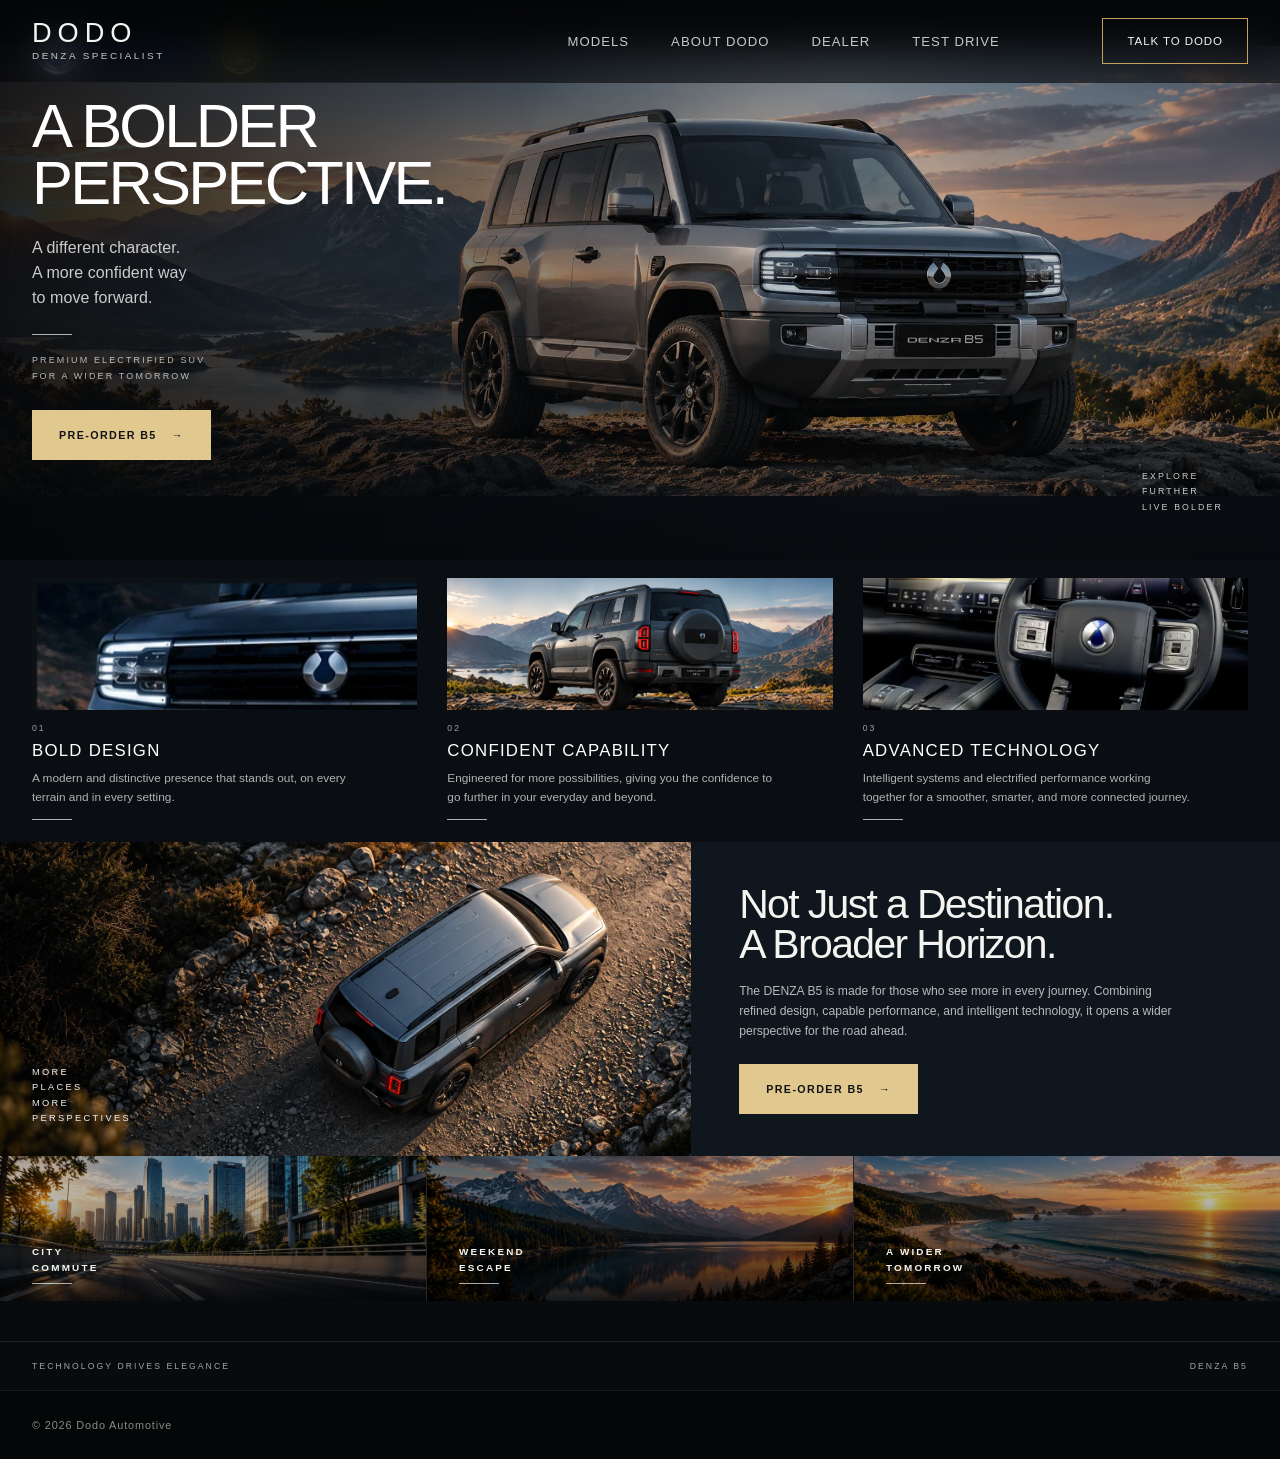
==== commit fab2bc0a: "add video b5 z9 & whatsapp icon" ====
--- a/b5.html
+++ b/b5.html
@@ -1,6 +1,6 @@
 <!doctype html>
 <html lang="en">
-<head>
+    <head>
         <meta charset="UTF-8" />
         <meta name="viewport" content="width=1200" scale="0.8" />
         <title>Dodo — DENZA Specialist</title>
@@ -10,8 +10,8 @@
         />
         <link rel="stylesheet" href="css/style.css" />
     </head>
-<body>
-<header class="site-header">
+    <body>
+        <header class="site-header">
             <div class="container nav-wrapper">
                 <a href="index.html" class="brand">
                     <span class="brand-name">DODO</span>
@@ -20,7 +20,6 @@
 
                 <nav class="main-nav" id="main-nav">
                     <a href="index.html#models">Models</a>
-                    <a href="d9.html">Why D9</a>
                     <a href="index.html#about-dodo">About Dodo</a>
                     <a href="index.html#dealer">Dealer</a>
                     <a href="index.html#test-drive">Test Drive</a>
@@ -54,9 +53,9 @@
                 </button>
             </div>
         </header>
-<main>
-<div class="homepage">
-<section class="denza-b5-section" id="b5">
+        <main>
+            <div class="homepage">
+                <section class="denza-b5-section" id="b5">
                     <div class="section-brand-logo section-brand-logo--rail">
                         <img
                             src="assets/images/denza/denza-harmony-logo.png"
@@ -71,6 +70,20 @@
                             alt="DENZA B5 on rugged terrain"
                             loading="lazy"
                         />
+
+                        <video
+                            class="denza-b5-hero-video"
+                            muted
+                            playsinline
+                            preload="metadata"
+                            aria-hidden="true"
+                        >
+                            <source
+                                src="assets/videos/b5-promotional-video-720p.mp4"
+                                type="video/mp4"
+                            />
+                        </video>
+
                         <div class="denza-b5-hero-overlay"></div>
                         <div class="container denza-b5-hero-inner">
                             <div class="denza-b5-hero-copy">
@@ -214,13 +227,26 @@
                         <span>DENZA B5</span>
                     </div>
                 </section>
-</div>
-</main>
-<footer class="site-footer">
+            </div>
+        </main>
+        <footer class="site-footer">
             <div class="container">
                 <p>© 2026 Dodo Automotive</p>
             </div>
         </footer>
-<script src="js/main.js"></script>
-</body>
+        <a
+            class="mobile-whatsapp-button"
+            href="https://wa.me/6288294745477?text=Hi%20Dodo%2C%20I%27d%20like%20to%20learn%20more%20about%20DENZA."
+            target="_blank"
+            rel="noopener noreferrer"
+            aria-label="Chat with Dodo on WhatsApp"
+        >
+            <svg viewBox="0 0 24 24" aria-hidden="true">
+                <path
+                    d="M20.52 3.48A11.87 11.87 0 0 0 12.05 0C5.5 0 .18 5.32.18 11.87c0 2.09.55 4.13 1.6 5.93L.07 24l6.34-1.66a11.86 11.86 0 0 0 5.64 1.43h.01c6.55 0 11.87-5.32 11.87-11.87 0-3.17-1.23-6.15-3.41-8.42ZM12.06 21.75h-.01a9.85 9.85 0 0 1-5.02-1.38l-.36-.21-3.76.98 1-3.66-.23-.38a9.84 9.84 0 1 1 8.38 4.65Zm5.4-7.37c-.3-.15-1.76-.87-2.03-.97-.27-.1-.47-.15-.67.15-.2.3-.77.97-.94 1.17-.17.2-.35.22-.65.07-.3-.15-1.26-.46-2.4-1.47-.89-.79-1.49-1.76-1.66-2.06-.17-.3-.02-.46.13-.61.13-.13.3-.35.45-.52.15-.17.2-.3.3-.5.1-.2.05-.37-.02-.52-.07-.15-.67-1.62-.92-2.22-.24-.58-.49-.5-.67-.51h-.57c-.2 0-.52.07-.79.37-.27.3-1.04 1.02-1.04 2.49 0 1.47 1.07 2.89 1.22 3.09.15.2 2.1 3.21 5.08 4.5.71.31 1.27.49 1.7.63.71.23 1.36.2 1.87.12.57-.08 1.77-.72 2.02-1.42.25-.7.25-1.3.17-1.42-.07-.12-.27-.2-.57-.35Z"
+                />
+            </svg>
+        </a>
+        <script src="js/main.js"></script>
+    </body>
 </html>
--- a/css/style.css
+++ b/css/style.css
@@ -1655,14 +1655,39 @@
    WHY D9
 ========================================================= */
 .why-d9-section {
-    padding: 140px 0 160px;
+    padding: 20px 0 160px;
     background: #08090a;
     color: #ffffff;
 }
 
 .why-d9-intro {
-    max-width: 760px;
-    margin-bottom: 100px;
+    display: grid;
+    grid-template-columns: minmax(0, 0.78fr) minmax(0, 1.22fr);
+    gap: 48px;
+    align-items: center;
+    margin-bottom: 34px;
+}
+
+.why-d9-intro-copy {
+    padding-top: 38px;
+}
+
+.why-d9-video {
+    position: relative;
+    width: 100%;
+    aspect-ratio: 16 / 9;
+    margin: 0;
+    overflow: hidden;
+    background: #050607;
+}
+
+.why-d9-video video {
+    display: block;
+    width: 100%;
+    height: 110%;
+    object-fit: cover;
+    object-position: center;
+    transform: translateY(-2%);
 }
 
 .section-eyebrow {
@@ -1750,7 +1775,17 @@
     }
 
     .why-d9-intro {
+        grid-template-columns: 1fr;
+        gap: 34px;
         margin-bottom: 64px;
+    }
+
+    .why-d9-intro-copy {
+        padding-top: 0;
+    }
+
+    .why-d9-video {
+        aspect-ratio: 16 / 10;
     }
 
     .section-eyebrow {
@@ -2144,6 +2179,30 @@
 body.is-mobile-device .why-d9-intro {
     max-width: 820px;
     margin-bottom: 90px;
+}
+
+body.is-mobile-device .why-d9-intro {
+    max-width: none;
+    display: block;
+    margin-bottom: 64px;
+}
+
+body.is-mobile-device .why-d9-intro-copy {
+    padding-top: 0;
+}
+
+body.is-mobile-device .why-d9-video {
+    width: 100%;
+    aspect-ratio: 16 / 10;
+    margin-top: 34px;
+}
+
+body.is-mobile-device .why-d9-video video {
+    width: 100%;
+    height: 110%;
+    object-fit: cover;
+    object-position: center;
+    transform: translateY(-2%);
 }
 
 body.is-mobile-device .why-d9-intro .section-eyebrow {
@@ -2901,6 +2960,39 @@
     height: 100%;
     object-fit: contain;
     object-position: center 42%;
+}
+
+@media (min-width: 901px) {
+    .denza-b5-hero > img,
+    .denza-b5-hero-video {
+        position: absolute;
+        inset: 0;
+        width: 100%;
+        height: 100%;
+        object-fit: contain;
+        object-position: center 42%;
+    }
+
+    .denza-b5-hero > img {
+        opacity: 1;
+        transition: opacity 900ms ease;
+    }
+
+    .denza-b5-hero-video {
+        z-index: 0;
+        opacity: 0;
+        pointer-events: none;
+        object-fit: cover;
+        transition: opacity 900ms ease;
+    }
+
+    .denza-b5-hero.is-video-active > img {
+        opacity: 0;
+    }
+
+    .denza-b5-hero.is-video-active .denza-b5-hero-video {
+        opacity: 1;
+    }
 }
 
 .denza-b5-hero-overlay {
@@ -3032,6 +3124,22 @@
     text-align: left;
 }
 
+.denza-b5-video {
+    position: relative;
+    width: 100%;
+    aspect-ratio: 16 / 9;
+    overflow: hidden;
+    background: #050607;
+}
+
+.denza-b5-video video {
+    display: block;
+    width: 100%;
+    height: 100%;
+    object-fit: cover;
+    object-position: center;
+}
+
 .denza-b5-highlights {
     padding: 18px 0 22px;
     background: #0a0e12;
@@ -3227,6 +3335,20 @@
         padding-left: 34px;
         padding-right: 34px;
     }
+}
+
+@media (max-width: 600px) {
+    .denza-b5-video {
+        aspect-ratio: 16 / 9;
+    }
+}
+
+body.is-mobile-device .denza-b5-video {
+    aspect-ratio: 16 / 9;
+}
+
+body.is-mobile-device .denza-b5-video video {
+    object-fit: contain;
 }
 
 /* =========================================================
@@ -3284,6 +3406,38 @@
     justify-content: space-between;
     padding-top: 30px;
     padding-bottom: 36px;
+}
+
+@media (min-width: 901px) {
+    .denza-z9-hero > img,
+    .denza-z9-hero-video {
+        position: absolute;
+        inset: 0;
+        width: 100%;
+        height: 100%;
+        object-fit: cover;
+        object-position: center center;
+    }
+
+    .denza-z9-hero > img {
+        opacity: 1;
+        transition: opacity 900ms ease;
+    }
+
+    .denza-z9-hero-video {
+        z-index: 0;
+        opacity: 0;
+        pointer-events: none;
+        transition: opacity 900ms ease;
+    }
+
+    .denza-z9-hero.is-video-active > img {
+        opacity: 0;
+    }
+
+    .denza-z9-hero.is-video-active .denza-z9-hero-video {
+        opacity: 1;
+    }
 }
 
 .denza-z9-hero-copy {
@@ -3648,6 +3802,10 @@
         padding-left: 34px;
         padding-right: 34px;
     }
+
+    .denza-z9-hero-video {
+        display: none;
+    }
 }
 
 @media (max-width: 600px) {
@@ -4613,3 +4771,495 @@
         color: #080808;
     }
 }
+
+/* =========================================================
+   TESTIMONIAL
+========================================================= */
+
+.testimonial-section {
+    position: relative;
+    background: #050607;
+    color: var(--color-text);
+    overflow: hidden;
+}
+
+/* ---------- Hero ---------- */
+
+.testimonial-hero {
+    position: relative;
+    min-height: 520px;
+    display: flex;
+    align-items: center;
+    overflow: hidden;
+    border-top: 1px solid var(--color-border-soft);
+}
+
+.testimonial-hero-image {
+    position: absolute;
+    inset: 0;
+    width: 100%;
+    height: 100%;
+    object-fit: cover;
+    object-position: center;
+}
+
+.testimonial-hero-overlay {
+    position: absolute;
+    inset: 0;
+    background:
+        linear-gradient(
+            90deg,
+            rgba(3, 5, 7, 0.98) 0%,
+            rgba(3, 5, 7, 0.82) 34%,
+            rgba(3, 5, 7, 0.38) 65%,
+            rgba(3, 5, 7, 0.08) 100%
+        ),
+        linear-gradient(
+            180deg,
+            rgba(3, 5, 7, 0.25) 0%,
+            rgba(3, 5, 7, 0.15) 60%,
+            rgba(3, 5, 7, 0.72) 100%
+        );
+}
+
+.testimonial-hero-content {
+    position: relative;
+    z-index: 1;
+    padding-top: 72px;
+    padding-bottom: 72px;
+}
+
+.testimonial-hero-content .section-eyebrow,
+.testimonial-section-heading .section-eyebrow,
+.testimonial-recognition-intro .section-eyebrow {
+    display: inline-flex;
+    align-items: center;
+    gap: 18px;
+    color: var(--color-gold);
+}
+
+.testimonial-hero-content .section-eyebrow::after,
+.testimonial-recognition-intro .section-eyebrow::after {
+    content: '';
+    width: 130px;
+    height: 1px;
+    background: var(--color-gold);
+    opacity: 0.8;
+}
+
+.testimonial-hero-content h2 {
+    max-width: 760px;
+    margin: 18px 0 20px;
+    font-family: 'Times New Roman', Georgia, serif;
+    font-size: clamp(3.4rem, 6vw, 6.2rem);
+    font-weight: 400;
+    line-height: 0.94;
+    letter-spacing: -0.045em;
+}
+
+.testimonial-hero-content p {
+    margin: 0;
+    color: rgba(255, 255, 255, 0.72);
+    font-size: 1rem;
+    line-height: 1.7;
+    letter-spacing: 0.01em;
+}
+
+/* ---------- Customer Delivery ---------- */
+
+.testimonial-delivery {
+    position: relative;
+    padding: 52px 0 68px;
+    background: #050607;
+}
+
+.testimonial-section-heading {
+    display: flex;
+    align-items: center;
+    gap: 18px;
+    margin-bottom: 26px;
+}
+
+.testimonial-heading-line {
+    width: 150px;
+    height: 1px;
+    background: var(--color-gold);
+    opacity: 0.8;
+}
+
+.testimonial-delivery-grid {
+    display: grid;
+    grid-template-columns: repeat(3, minmax(0, 1fr));
+    gap: 14px;
+}
+
+.testimonial-photo {
+    margin: 0;
+}
+
+.testimonial-photo img {
+    display: block;
+    width: 100%;
+    aspect-ratio: 1.48 / 1;
+    object-fit: cover;
+    border: 1px solid rgba(255, 255, 255, 0.08);
+}
+
+.testimonial-photo:nth-child(3) img {
+    object-position: center 25%;
+}
+
+.testimonial-photo figcaption,
+.testimonial-award figcaption {
+    display: flex;
+    flex-direction: column;
+    gap: 5px;
+    padding-top: 11px;
+}
+
+.testimonial-photo figcaption strong {
+    font-family: var(--font-sans);
+    font-size: 0.86rem;
+    font-weight: 600;
+    letter-spacing: 0.04em;
+}
+
+.testimonial-photo figcaption span,
+.testimonial-award figcaption span {
+    color: rgba(255, 255, 255, 0.52);
+    font-size: 0.68rem;
+    letter-spacing: 0.12em;
+    text-transform: uppercase;
+}
+
+/* ---------- Recognition ---------- */
+
+.testimonial-recognition {
+    position: relative;
+    padding: 64px 0 70px;
+    border-top: 1px solid var(--color-border-soft);
+    background:
+        radial-gradient(circle at 15% 100%, rgba(172, 132, 57, 0.13), transparent 34%), #080a0b;
+}
+
+.testimonial-recognition-layout {
+    display: grid;
+    grid-template-columns: minmax(260px, 0.82fr) minmax(0, 1.8fr);
+    gap: 70px;
+    align-items: start;
+}
+
+.testimonial-recognition-intro {
+    padding-top: 12px;
+}
+
+.testimonial-recognition-intro h2 {
+    margin: 20px 0 20px;
+    font-family: 'Times New Roman', Georgia, serif;
+    font-size: clamp(2.8rem, 4.2vw, 4.7rem);
+    font-weight: 400;
+    line-height: 0.94;
+    letter-spacing: -0.045em;
+}
+
+.testimonial-recognition-intro p {
+    max-width: 430px;
+    margin: 0;
+    color: rgba(255, 255, 255, 0.62);
+    font-size: 0.92rem;
+    line-height: 1.7;
+}
+
+.testimonial-awards-grid {
+    display: grid;
+    grid-template-columns: repeat(3, minmax(0, 1fr));
+    gap: 14px;
+}
+
+.testimonial-award {
+    margin: 0;
+}
+
+.testimonial-award-image {
+    display: flex;
+    align-items: center;
+    justify-content: center;
+    height: 280px;
+    padding: 12px;
+    background: #111315;
+    border: 1px solid rgba(255, 255, 255, 0.08);
+}
+
+.testimonial-award-image img {
+    display: block;
+    width: 100%;
+    height: 100%;
+    object-fit: contain;
+}
+
+.testimonial-award figcaption strong {
+    font-size: 0.82rem;
+    font-weight: 600;
+    line-height: 1.35;
+}
+
+/* ---------- Closing CTA ---------- */
+
+.testimonial-closing {
+    border-top: 1px solid var(--color-border-soft);
+    background: #050607;
+}
+
+.testimonial-closing-inner {
+    min-height: 126px;
+    display: flex;
+    align-items: center;
+    justify-content: space-between;
+    gap: 40px;
+}
+
+.testimonial-closing-copy {
+    position: relative;
+    padding-left: 42px;
+}
+
+.testimonial-closing-copy::before {
+    content: '';
+    position: absolute;
+    left: 0;
+    top: 4px;
+    bottom: 4px;
+    width: 3px;
+    background: var(--color-gold);
+}
+
+.testimonial-closing-copy > span {
+    display: block;
+    margin-bottom: 8px;
+    color: var(--color-gold);
+    font-size: 0.68rem;
+    font-weight: 600;
+    letter-spacing: 0.18em;
+}
+
+.testimonial-closing-copy h2 {
+    margin: 0;
+    font-family: 'Times New Roman', Georgia, serif;
+    font-size: clamp(1.8rem, 3vw, 3rem);
+    font-weight: 400;
+    letter-spacing: -0.035em;
+}
+
+.testimonial-closing-cta {
+    display: inline-flex;
+    align-items: center;
+    justify-content: space-between;
+    gap: 32px;
+    min-width: 220px;
+    padding: 17px 22px;
+    background: #c9a45d;
+    color: #080909;
+    font-size: 0.72rem;
+    font-weight: 700;
+    letter-spacing: 0.13em;
+    text-transform: uppercase;
+    text-decoration: none;
+    transition:
+        transform var(--transition-fast),
+        background var(--transition-fast);
+}
+
+.testimonial-closing-cta:hover {
+    transform: translateY(-2px);
+    background: #d7b36c;
+}
+
+.testimonial-closing-cta:focus-visible {
+    outline: 2px solid var(--color-gold);
+    outline-offset: 4px;
+}
+
+/* ---------- Responsive ---------- */
+
+@media (max-width: 900px) {
+    .testimonial-hero {
+        min-height: 460px;
+    }
+
+    .testimonial-hero-content {
+        padding-top: 58px;
+        padding-bottom: 58px;
+    }
+
+    .testimonial-hero-content h2 {
+        max-width: 620px;
+    }
+
+    .testimonial-delivery {
+        padding: 58px 0 66px;
+    }
+
+    .testimonial-delivery-grid {
+        grid-template-columns: 1fr;
+        gap: 34px;
+    }
+
+    .testimonial-photo img {
+        aspect-ratio: 1.55 / 1;
+    }
+
+    .testimonial-recognition {
+        padding: 66px 0 76px;
+    }
+
+    .testimonial-recognition-layout {
+        grid-template-columns: 1fr;
+        gap: 44px;
+    }
+
+    .testimonial-recognition-intro p {
+        max-width: 600px;
+    }
+
+    .testimonial-award-image {
+        height: 260px;
+    }
+}
+
+@media (max-width: 600px) {
+    .testimonial-hero {
+        min-height: 500px;
+    }
+
+    .testimonial-hero-image {
+        object-position: 64% center;
+    }
+
+    .testimonial-hero-overlay {
+        background: linear-gradient(
+            180deg,
+            rgba(3, 5, 7, 0.72) 0%,
+            rgba(3, 5, 7, 0.62) 42%,
+            rgba(3, 5, 7, 0.96) 100%
+        );
+    }
+
+    .testimonial-hero-content {
+        align-self: flex-end;
+        padding-top: 80px;
+        padding-bottom: 48px;
+    }
+
+    .testimonial-hero-content h2 {
+        font-size: clamp(2.7rem, 12vw, 4rem);
+        line-height: 0.95;
+    }
+
+    .testimonial-hero-content p {
+        font-size: 0.86rem;
+        line-height: 1.6;
+    }
+
+    .testimonial-section-heading {
+        margin-bottom: 22px;
+    }
+
+    .testimonial-heading-line {
+        flex: 1;
+    }
+
+    .testimonial-awards-grid {
+        grid-template-columns: 1fr;
+        gap: 34px;
+    }
+
+    .testimonial-award-image {
+        height: auto;
+        min-height: 330px;
+    }
+
+    .testimonial-closing-inner {
+        min-height: auto;
+        flex-direction: column;
+        align-items: stretch;
+        gap: 30px;
+        padding-top: 44px;
+        padding-bottom: 44px;
+    }
+
+    .testimonial-closing-copy {
+        padding-left: 28px;
+    }
+
+    .testimonial-closing-cta {
+        width: 100%;
+    }
+}
+
+/* =========================================================
+   MOBILE WHATSAPP ACTION
+========================================================= */
+
+.mobile-whatsapp-button {
+    display: none;
+}
+
+@media (max-width: 900px) {
+    .mobile-whatsapp-button {
+        display: none;
+    }
+
+    body.is-mobile-device .mobile-whatsapp-button {
+        position: fixed;
+        right: 18px;
+        bottom: 18px;
+        z-index: 1000;
+
+        width: 52px;
+        height: 52px;
+
+        display: grid;
+        place-items: center;
+
+        border-radius: 50%;
+        background: #25d366;
+        box-shadow: 0 8px 24px rgba(0, 0, 0, 0.28);
+
+        color: #fff;
+    }
+
+    body.is-mobile-device .mobile-whatsapp-button svg {
+        width: 27px;
+        height: 27px;
+        fill: currentColor;
+    }
+}
+
+.mobile-whatsapp-button {
+    display: none;
+}
+
+body.is-mobile-device .mobile-whatsapp-button {
+    position: fixed;
+    right: 18px;
+    bottom: 18px;
+    z-index: 9999;
+
+    width: 66px;
+    height: 66px;
+
+    display: grid;
+    place-items: center;
+
+    border-radius: 50%;
+    background: #8a6a2f;
+    color: #ffffff;
+
+    box-shadow: 0 8px 24px rgba(0, 0, 0, 0.28);
+}
+
+body.is-mobile-device .mobile-whatsapp-button svg {
+    width: 36px;
+    height: 36px;
+    fill: currentColor;
+}
